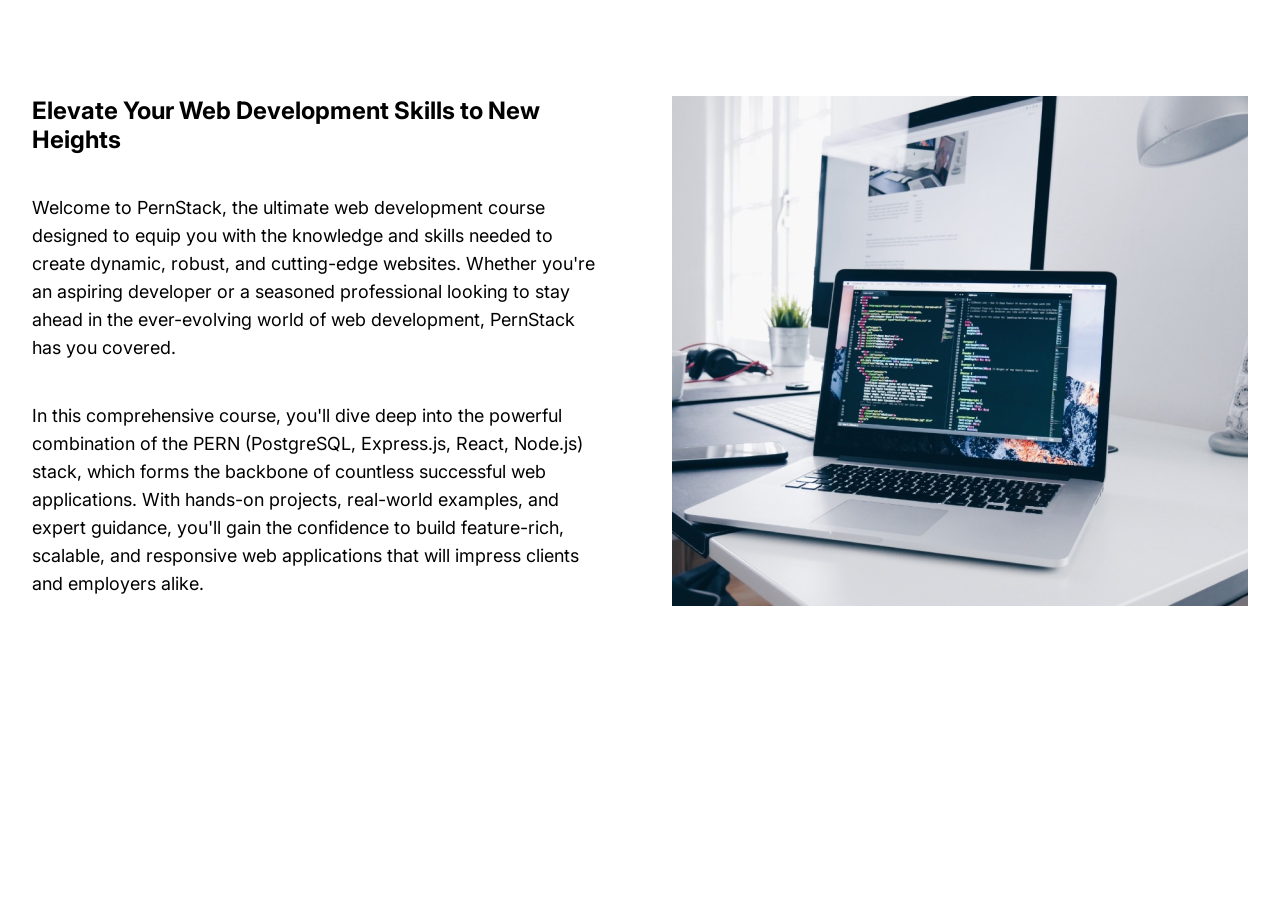
==== index.html @ fe1f826d "practice class 6" ====
<!DOCTYPE html>
<html lang="en">
  <head>
    <link rel="preconnect" href="https://fonts.googleapis.com" />
    <link rel="preconnect" href="https://fonts.gstatic.com" crossorigin />
    <link
      href="https://fonts.googleapis.com/css2?family=Abel&family=Anton&family=Inter&display=swap"
      rel="stylesheet"
    />
    <meta charset="UTF-8" />
    <meta name="viewport" content="width=device-width, initial-scale=1.0" />
    <title>Document</title>
    <link rel="stylesheet" href="style.css" />
  </head>
  <body>
    <div class="about">
      <div class="container">
        <div class="left">
          <h2>Elevate Your Web Development Skills to New Heights</h2>
          <p>
            Welcome to PernStack, the ultimate web development course designed
            to equip you with the knowledge and skills needed to create dynamic,
            robust, and cutting-edge websites. Whether you're an aspiring
            developer or a seasoned professional looking to stay ahead in the
            ever-evolving world of web development, PernStack has you covered.
          </p>
          <p>
            In this comprehensive course, you'll dive deep into the powerful
            combination of the PERN (PostgreSQL, Express.js, React, Node.js)
            stack, which forms the backbone of countless successful web
            applications. With hands-on projects, real-world examples, and
            expert guidance, you'll gain the confidence to build feature-rich,
            scalable, and responsive web applications that will impress clients
            and employers alike.
          </p>
        </div>
        <div class="right">
          <img src="pc.png" alt="" />
        </div>
      </div>
    </div>
  </body>
</html>
---- style.css ----
*{
    box-sizing: border-box;
    margin: 0;
    padding: 0;
    font-family: inter;
}
.about{
    padding: 96px 0px;
}
.container{
    display: flex;
    padding: 0px 32px;
    gap: 64px;
    margin: 0 auto;
    width: 1280px;
}
.left P{
    margin-top: 40px;
    font-size: 18px;
    line-height: 28px;
}
.right{
    width: 100%;
    height: 100%;
    object-fit: cover;
}
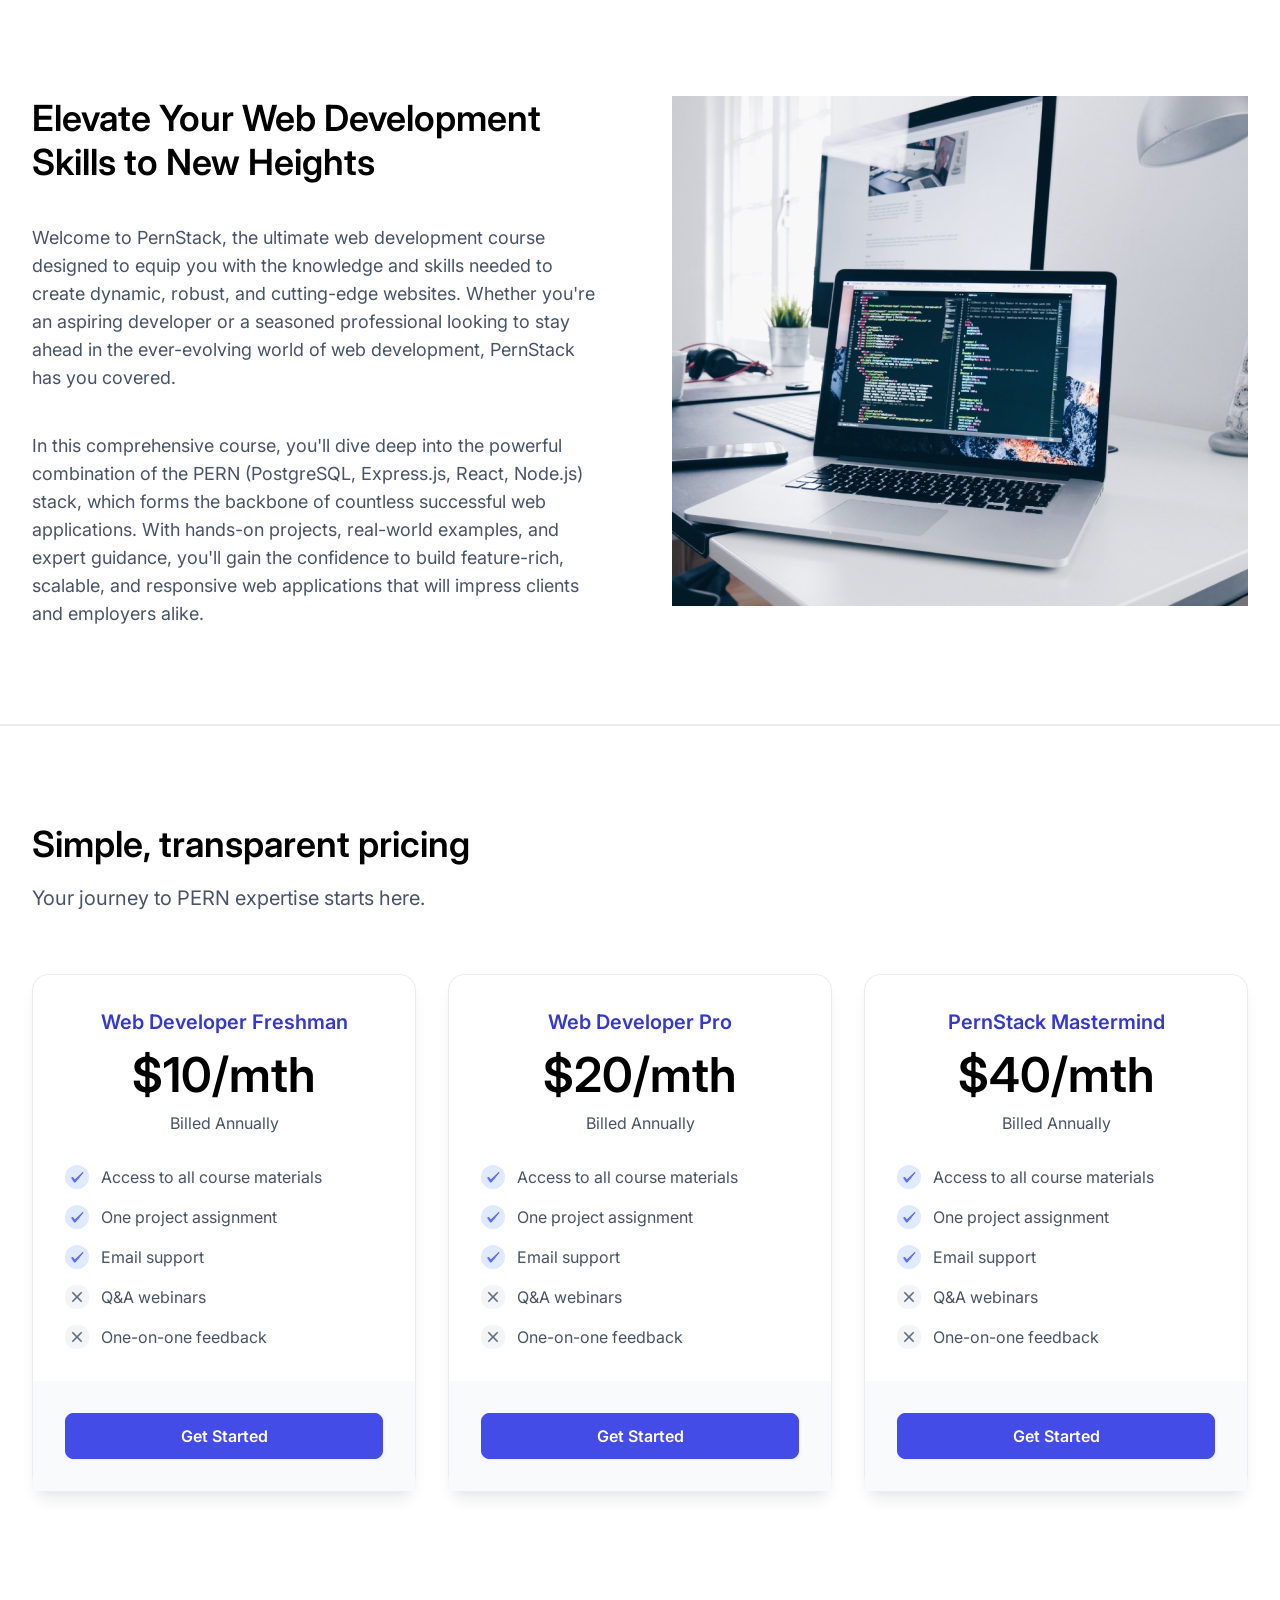
==== commit 2a5c5913: "a pricing section using flex" ====
--- a/index.html
+++ b/index.html
@@ -13,7 +13,7 @@
     <link rel="stylesheet" href="style.css" />
   </head>
   <body>
-    <div class="about">
+    <section class="about">
       <div class="container">
         <div class="left">
           <h2>Elevate Your Web Development Skills to New Heights</h2>
@@ -38,6 +38,120 @@
           <img src="pc.png" alt="" />
         </div>
       </div>
-    </div>
+    </section>
+    <hr />
+    <section class="pricing">
+      <div class="container">
+        <div class="heading">
+          <h1>Simple, transparent pricing</h1>
+          <h6>Your journey to PERN expertise starts here.</h6>
+        </div>
+        <div class="cards">
+          <div class="pricing-card">
+            <div class="top">
+              <h4 class="package-name">Web Developer Freshman</h4>
+              <strong class="price">$10/mth</strong>
+              <span>Billed Annually</span>
+            </div>
+            <div class="bottom">
+              <ul>
+                <li>
+                  <img src="Check icon.svg" alt="check-mark">
+                  <span>Access to all course materials</span>
+                </li>
+                <li>
+                  <img src="Check icon.svg" alt="check-mark">
+                  <span>One project assignment</span>
+                </li>
+                <li>
+                  <img src="Check icon.svg" alt="check-mark">
+                  <span>Email support</span>
+                </li>
+                <li>
+                  <img src="Cross icon.svg" alt="check-mark">
+                  <span>Q&A webinars</span>
+                </li>
+                <li>
+                  <img src="Cross icon.svg" alt="check-mark">
+                  <span>One-on-one feedback</span>
+                </li>
+              </ul>
+            </div>
+            <div class="get">
+              <button>Get Started</button>
+            </div>
+          </div>
+          <div class="pricing-card">
+            <div class="top">
+              <h4 class="package-name">Web Developer Pro</h4>
+              <strong class="price">$20/mth</strong>
+              <span>Billed Annually</span>
+            </div>
+            <div class="bottom">
+              <ul>
+                <li>
+                  <img src="Check icon.svg" alt="check-mark">
+                  <span>Access to all course materials</span>
+                </li>
+                <li>
+                  <img src="Check icon.svg" alt="check-mark">
+                  <span>One project assignment</span>
+                </li>
+                <li>
+                  <img src="Check icon.svg" alt="check-mark">
+                  <span>Email support</span>
+                </li>
+                <li>
+                  <img src="Cross icon.svg" alt="check-mark">
+                  <span>Q&A webinars</span>
+                </li>
+                <li>
+                  <img src="Cross icon.svg" alt="check-mark">
+                  <span>One-on-one feedback</span>
+                </li>
+              </ul>
+            </div>
+            <div class="get">
+              <button>Get Started</button>
+            </div>
+          </div>
+          <div class="pricing-card">
+            <div class="top">
+              <h4 class="package-name">PernStack Mastermind</h4>
+              <strong class="price">$40/mth</strong>
+              <span>Billed Annually</span>
+            </div>
+            <div class="bottom">
+              <ul>
+                <li>
+                  <img src="Check icon.svg" alt="check-mark">
+                  <span>Access to all course materials</span>
+                </li>
+                <li>
+                  <img src="Check icon.svg" alt="check-mark">
+                  <span>One project assignment</span>
+                </li>
+                <li>
+                  <img src="Check icon.svg" alt="check-mark">
+                  <span>Email support</span>
+                </li>
+                <li>
+                  <img src="Cross icon.svg" alt="check-mark">
+                  <span>Q&A webinars</span>
+                </li>
+                <li>
+                  <img src="Cross icon.svg" alt="check-mark">
+                  <span>One-on-one feedback</span>
+                </li>
+              </ul>
+            </div>
+            <div class="get">
+              <button>Get Started</button>
+            </div>
+          </div>
+        </div>
+      </div>
+    </section>
+    <div style="height: 500px;"></div>
   </body>
 </html>
--- a/style.css
+++ b/style.css
@@ -1,26 +1,160 @@
-*{
+* {
     box-sizing: border-box;
     margin: 0;
     padding: 0;
     font-family: inter;
 }
-.about{
+
+.about {
     padding: 96px 0px;
 }
-.container{
+
+.about .container {
     display: flex;
     padding: 0px 32px;
     gap: 64px;
     margin: 0 auto;
     width: 1280px;
 }
-.left P{
+
+.left h2 {
+    font-size: 36px;
+    font-weight: 600;
+}
+
+.left P {
     margin-top: 40px;
     font-size: 18px;
+    font-weight: 400;
     line-height: 28px;
+    color: #475467;
 }
-.right{
+
+.right {
     width: 100%;
     height: 100%;
     object-fit: cover;
+}
+
+hr {
+    border: 1px solid #EAECF0;
+    width: 1280px;
+    margin: 0 auto;
+}
+
+.pricing {
+    padding: 96px 0px;
+}
+
+.pricing .container {
+    width: 1280px;
+    margin: 0 auto;
+    padding: 0 32px;
+}
+
+.heading {
+    display: flex;
+    flex-direction: column;
+    gap: 20px;
+}
+
+.heading h1 {
+    font-size: 36px;
+    font-weight: 600;
+}
+
+.heading h6 {
+    color: var(--gray-600, #475467);
+    font-size: 20px;
+    font-weight: 400;
+}
+
+.cards {
+    display: flex;
+    margin-top: 64px;
+    gap: 32px;
+
+}
+
+.pricing-card {
+    flex: 1;
+    border-radius: 16px;
+    border: 1px solid var(--gray-200, #EAECF0);
+    background: var(--base-white, #FFF);
+    box-shadow: 0px 4px 6px -2px rgba(16, 24, 40, 0.03), 0px 12px 16px -4px rgba(16, 24, 40, 0.08);
+
+}
+
+.top {
+    text-align: center;
+    display: flex;
+    flex-direction: column;
+    gap: 8px;
+    padding: 32px 32px 0px 32px;
+}
+
+.package-name {
+    color: var(--primary-700, #3538CD);
+    font-size: 20px;
+    font-weight: 600;
+    line-height: 30px;
+}
+
+.price {
+    font-size: 48px;
+    font-weight: 600;
+    line-height: 60px;
+}
+
+.pricing-card .top span {
+    color: var(--gray-600, #475467);
+    font-family: Inter;
+    font-size: 16px;
+    font-weight: 400;
+}
+
+.bottom {
+    padding: 32px;
+    display: flex;
+    gap: 16px;
+    flex-direction: column;
+}
+
+.bottom ul {
+    display: flex;
+    gap: 16px;
+    flex-direction: column;
+}
+
+.bottom li {
+    list-style: none;
+    color: var(--gray-600, #475467);
+    font-size: 16px;
+    font-weight: 400;
+    line-height: 24px;
+    display: flex;
+    align-items: center;
+    gap: 12px;
+}
+
+.pricing-card .get {
+    padding: 32px;
+    background-color: #F9FAFB;
+}
+
+.pricing-card .get button {
+    padding: 12px 20px;
+    border-radius: 8px;
+    width: 100%;
+    border: 1px solid var(--primary-600, #444CE7);
+    background: var(--primary-600, #444CE7);
+    color: var(--base-white, #FFF);
+    font-size: 16px;
+    font-weight: 600;
+    font-style: normal;
+    cursor: pointer;
+    box-shadow: 0px 1px 2px 0px rgba(16, 24, 40, 0.05);
+}
+.pricing-card .get button:hover{
+    color: pink;
 }
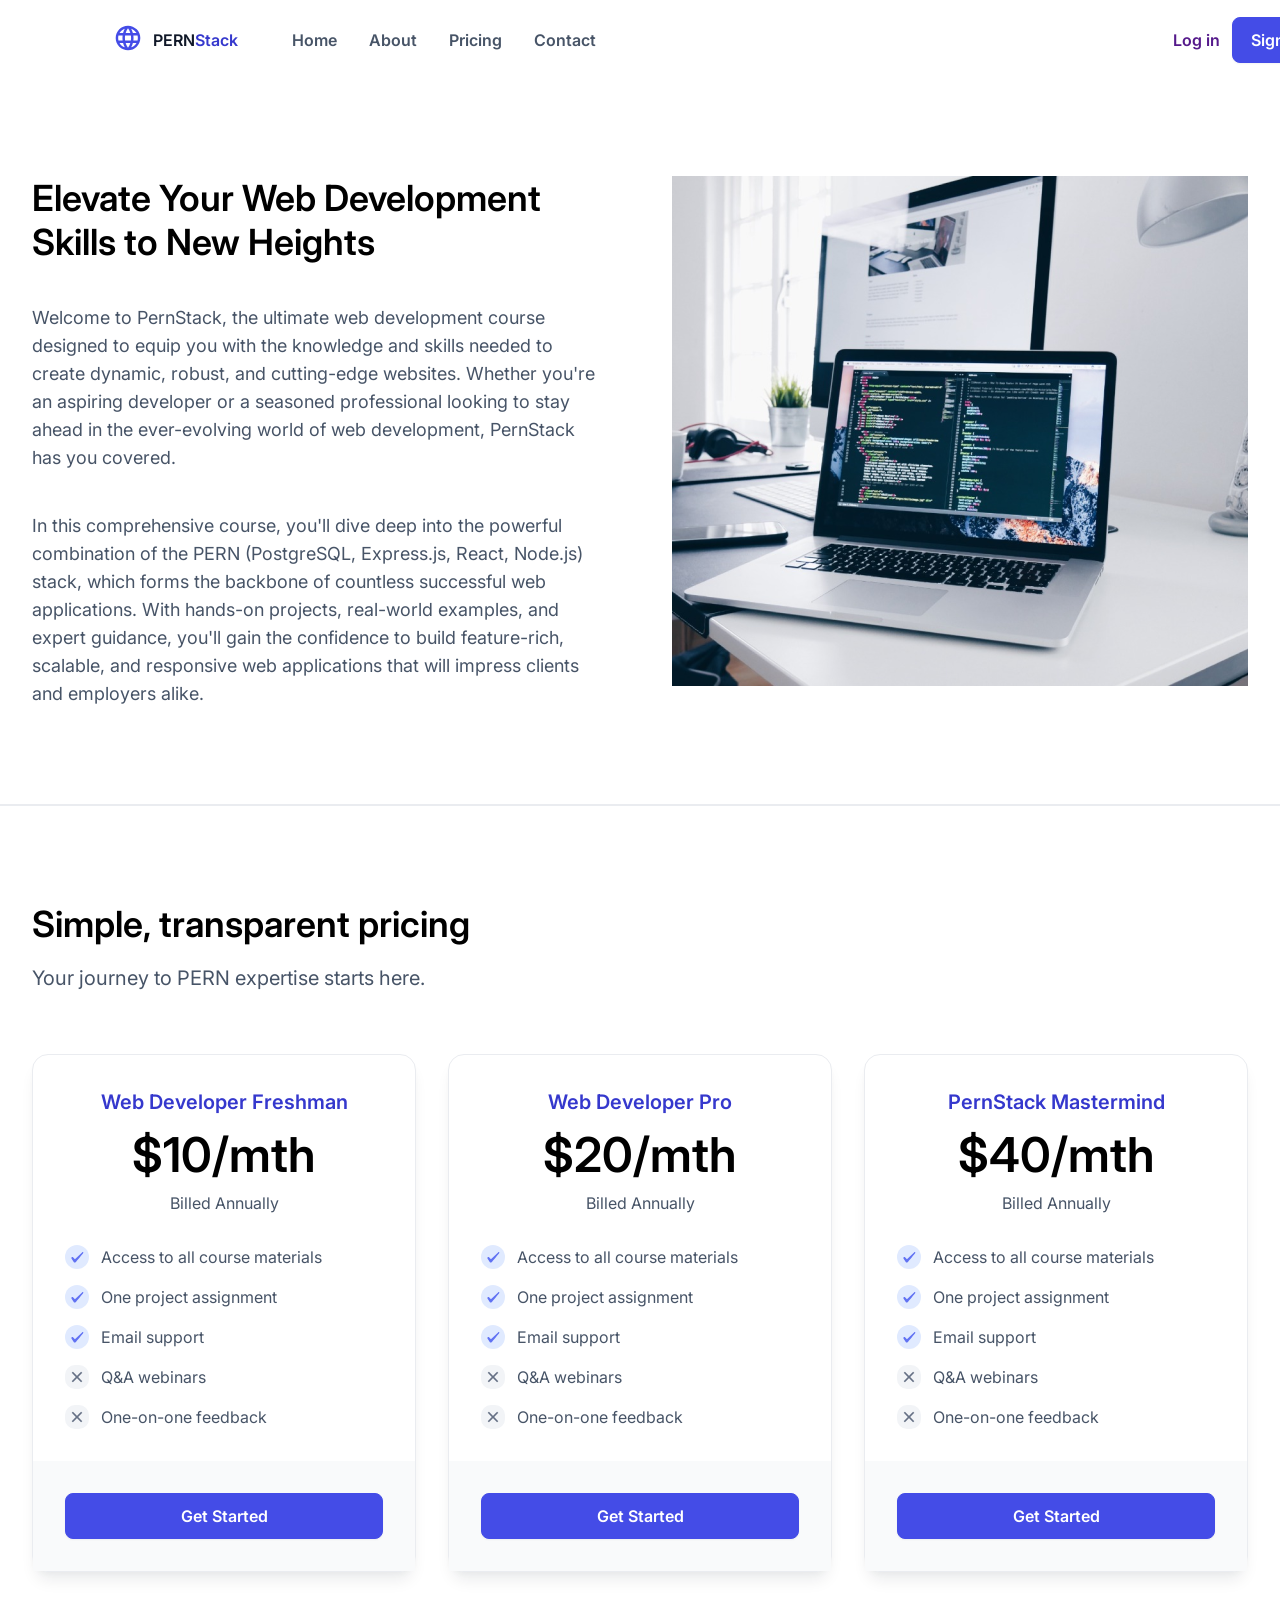
==== commit d4a2e9a3: "assignment - 6 half" ====
--- a/index.html
+++ b/index.html
@@ -13,6 +13,37 @@
     <link rel="stylesheet" href="style.css" />
   </head>
   <body>
+    <div class="up"></div>
+    <div class="box">
+      <div class="navigator">
+        <div class="item-1">
+          <div class="items">
+            <div class="logo">
+              <img src="Pern Logo.svg" alt="logo" />
+            </div>
+            <span class="span-1">PERN</span>
+            <span class="span-2">Stack</span>
+            <div class="navbar">
+              <a href="">Home</a>
+              <a href="">About</a>
+              <a href="">Pricing</a>
+              <a href="">Contact</a>
+            </div>
+          </div>
+        </div>
+        <div class="item-2">
+          <!-- <button>Log in</button> -->
+          <span><a href="">Log in</a></span>
+          <button>Sign up</button>
+        </div>
+      </div>
+    </div>
+    <!-- ---------------------------- -->
+    <section class="poster">
+
+    </section>
+    <!-- ---------------------------- -->
+
     <section class="about">
       <div class="container">
         <div class="left">
@@ -56,23 +87,23 @@
             <div class="bottom">
               <ul>
                 <li>
-                  <img src="Check icon.svg" alt="check-mark">
+                  <img src="Check icon.svg" alt="check-mark" />
                   <span>Access to all course materials</span>
                 </li>
                 <li>
-                  <img src="Check icon.svg" alt="check-mark">
+                  <img src="Check icon.svg" alt="check-mark" />
                   <span>One project assignment</span>
                 </li>
                 <li>
-                  <img src="Check icon.svg" alt="check-mark">
+                  <img src="Check icon.svg" alt="check-mark" />
                   <span>Email support</span>
                 </li>
                 <li>
-                  <img src="Cross icon.svg" alt="check-mark">
+                  <img src="Cross icon.svg" alt="check-mark" />
                   <span>Q&A webinars</span>
                 </li>
                 <li>
-                  <img src="Cross icon.svg" alt="check-mark">
+                  <img src="Cross icon.svg" alt="check-mark" />
                   <span>One-on-one feedback</span>
                 </li>
               </ul>
@@ -90,23 +121,23 @@
             <div class="bottom">
               <ul>
                 <li>
-                  <img src="Check icon.svg" alt="check-mark">
+                  <img src="Check icon.svg" alt="check-mark" />
                   <span>Access to all course materials</span>
                 </li>
                 <li>
-                  <img src="Check icon.svg" alt="check-mark">
+                  <img src="Check icon.svg" alt="check-mark" />
                   <span>One project assignment</span>
                 </li>
                 <li>
-                  <img src="Check icon.svg" alt="check-mark">
+                  <img src="Check icon.svg" alt="check-mark" />
                   <span>Email support</span>
                 </li>
                 <li>
-                  <img src="Cross icon.svg" alt="check-mark">
+                  <img src="Cross icon.svg" alt="check-mark" />
                   <span>Q&A webinars</span>
                 </li>
                 <li>
-                  <img src="Cross icon.svg" alt="check-mark">
+                  <img src="Cross icon.svg" alt="check-mark" />
                   <span>One-on-one feedback</span>
                 </li>
               </ul>
@@ -124,23 +155,23 @@
             <div class="bottom">
               <ul>
                 <li>
-                  <img src="Check icon.svg" alt="check-mark">
+                  <img src="Check icon.svg" alt="check-mark" />
                   <span>Access to all course materials</span>
                 </li>
                 <li>
-                  <img src="Check icon.svg" alt="check-mark">
+                  <img src="Check icon.svg" alt="check-mark" />
                   <span>One project assignment</span>
                 </li>
                 <li>
-                  <img src="Check icon.svg" alt="check-mark">
+                  <img src="Check icon.svg" alt="check-mark" />
                   <span>Email support</span>
                 </li>
                 <li>
-                  <img src="Cross icon.svg" alt="check-mark">
+                  <img src="Cross icon.svg" alt="check-mark" />
                   <span>Q&A webinars</span>
                 </li>
                 <li>
-                  <img src="Cross icon.svg" alt="check-mark">
+                  <img src="Cross icon.svg" alt="check-mark" />
                   <span>One-on-one feedback</span>
                 </li>
               </ul>
@@ -152,6 +183,6 @@
         </div>
       </div>
     </section>
-    <div style="height: 500px;"></div>
+    <div style="height: 500px"></div>
   </body>
 </html>
--- a/style.css
+++ b/style.css
@@ -3,6 +3,109 @@
     margin: 0;
     padding: 0;
     font-family: inter;
+}
+
+/* .up {
+    height: 200px;
+} */
+
+.box {
+    width: 1440px;
+    margin: 0 auto;
+    display: flex;
+    padding: 18px 0px;
+}
+
+.navigator {
+    padding: 0px 32px;
+    width: 1280px;
+    height: 44px;
+    background-color: #FFFFFF;
+    margin: 0 auto;
+    display: flex;
+    align-items: center;
+    justify-content: space-between;
+}
+
+.span-1 {
+    color: var(--gray-900, #101828);
+    font-size: 16px;
+    font-style: normal;
+    font-weight: 600;
+    line-height: 24px;
+    margin: 0px;
+}
+
+.box .navigator .item-1 {
+    display: flex;
+    gap: 0px;
+
+}
+
+.box .navigator .item-2 {
+    gap: 12px;
+    display: flex;
+    align-items: center;
+}
+.box .navigator .item-2 a{
+    text-decoration: none;
+}
+
+.box .navigator .item-2 span {
+    color: var(--gray-600, #475467);
+    font-size: 16px;
+    font-style: normal;
+    font-weight: 600;
+    line-height: 24px;
+}
+
+.box .navigator .item-2 button {
+    color: var(--base-white, #FFF);
+    font-size: 16px;
+    font-weight: 600;
+    line-height: 24px;
+    padding: 10px 18px;
+    border-radius: 8px;
+    border: 1px solid var(--primary-600, #444CE7);
+    background: var(--primary-600, #444CE7);
+    box-shadow: 0px 1px 2px 0px rgba(16, 24, 40, 0.05);
+}
+.box .navigator .item-2 button:hover{
+    cursor: pointer;
+}
+
+.box .navigator .item-1 .logo {
+    margin-right: 9px;
+    /* gap: 40px; */
+}
+
+.box .navigator .item-1 .span-2 {
+    color: var(--primary-700, #3538CD);
+    font-size: 16px;
+    font-style: normal;
+    font-weight: 600;
+    line-height: 24px;
+    margin-right: 14px;
+}
+
+.box .navigator .item-1 .items {
+    display: flex;
+    align-items: center;
+    justify-content: flex-start;
+}
+
+.box .navigator .item-1 .items .navbar {
+    gap: 32px;
+    display: flex;
+    margin-left: 40px;
+}
+
+.box .navigator .item-1 .items .navbar a {
+    color: var(--gray-600, #475467);
+    font-size: 16px;
+    font-weight: 600;
+    line-height: 24px;
+    text-decoration: none;
 }
 
 .about {
@@ -155,6 +258,7 @@
     cursor: pointer;
     box-shadow: 0px 1px 2px 0px rgba(16, 24, 40, 0.05);
 }
-.pricing-card .get button:hover{
+
+.pricing-card .get button:hover {
     color: pink;
 }
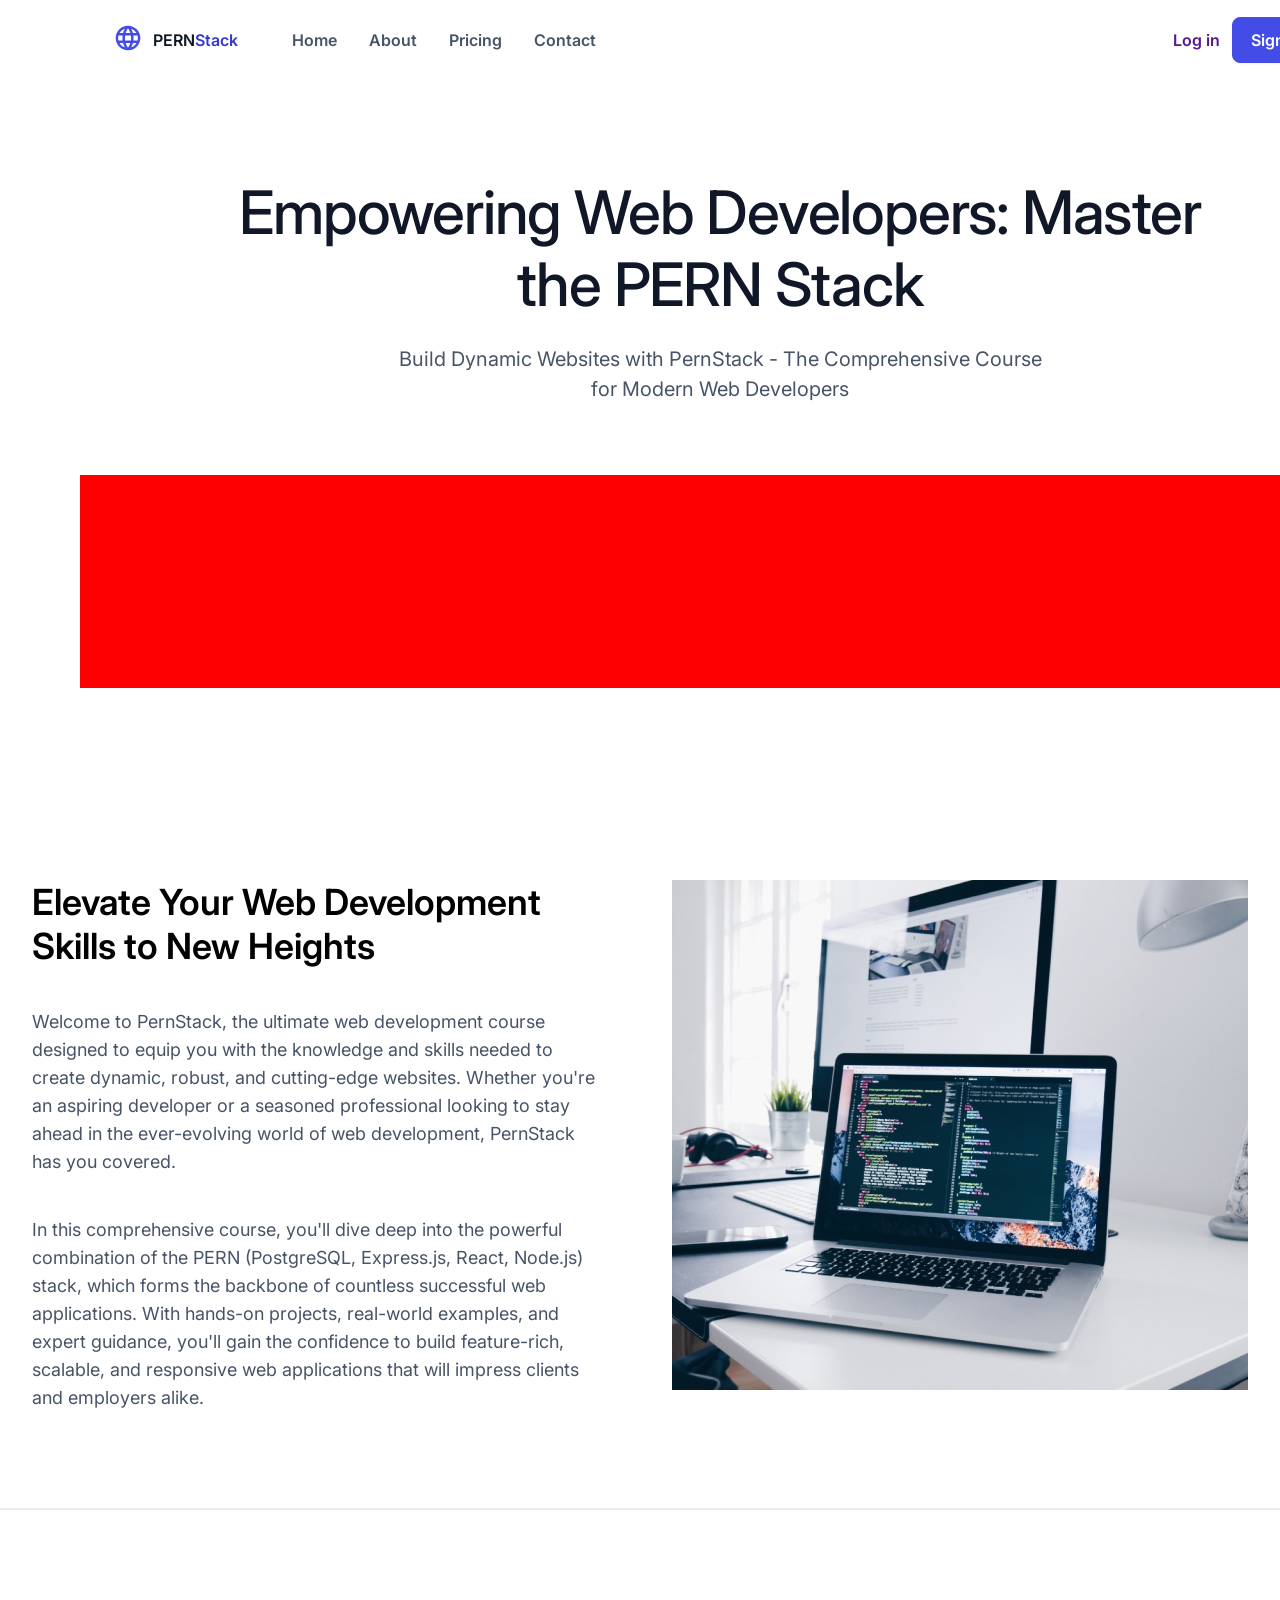
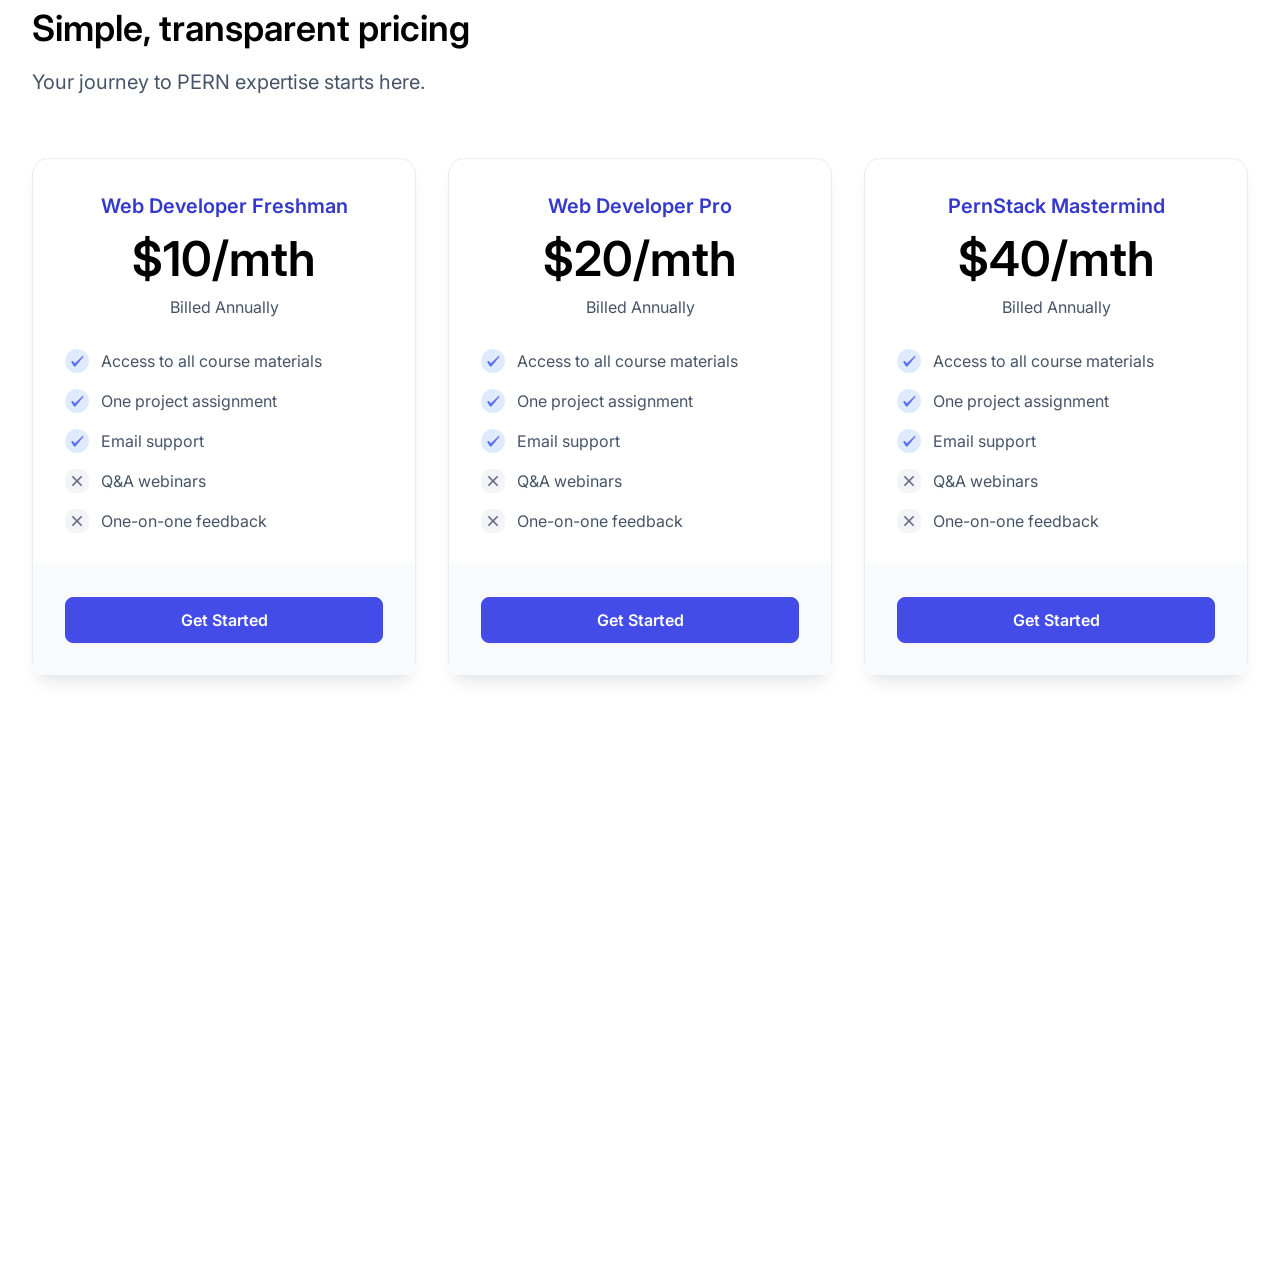
==== commit 3c358a0c: "updated assignment 6" ====
--- a/index.html
+++ b/index.html
@@ -40,7 +40,17 @@
     </div>
     <!-- ---------------------------- -->
     <section class="poster">
-
+      <div class="container-1">
+        <div class="content">
+          <div class="content-1">
+            <strong>Empowering Web Developers: Master the PERN Stack</strong>
+            <p>Build Dynamic Websites with PernStack - The Comprehensive Course</p>
+            <span>for Modern Web Developers</span>
+          </div>
+          <div class="content-2"></div>
+        </div>
+      </div>
+      <div class="container-2"></div>
     </section>
     <!-- ---------------------------- -->
 
--- a/style.css
+++ b/style.css
@@ -47,7 +47,8 @@
     display: flex;
     align-items: center;
 }
-.box .navigator .item-2 a{
+
+.box .navigator .item-2 a {
     text-decoration: none;
 }
 
@@ -70,7 +71,8 @@
     background: var(--primary-600, #444CE7);
     box-shadow: 0px 1px 2px 0px rgba(16, 24, 40, 0.05);
 }
-.box .navigator .item-2 button:hover{
+
+.box .navigator .item-2 button:hover {
     cursor: pointer;
 }
 
@@ -261,4 +263,64 @@
 
 .pricing-card .get button:hover {
     color: pink;
+}
+
+.poster {
+    width: 1440px;
+    display: flex;
+    flex-direction: column;
+    gap: 64px;
+    height: 704px;
+    margin: 0 auto;
+    padding: 96px 0px;
+}
+
+.poster .container-1 {
+    margin: 0 auto;
+    width: 1280px;
+    height: 336px;
+    padding: 0px 32px;
+    background-color: #FFF;
+}
+
+.poster .container-2 {
+    margin: 0 auto;
+    width: 1280px;
+    height: 304px;
+    padding: 0px 32px;
+    background-color: red;
+}
+
+.poster .container-1 .content .content-1 {
+    text-align: center;
+    width: 1024px;
+    margin: 0 auto;
+}
+
+.poster .container-1 .content .content-1 strong {
+    color: var(--gray-900, #101828);
+    font-size: 60px;
+    font-weight: 500;
+    line-height: 72px;
+    letter-spacing: -1.2px;
+}
+
+.poster .container-1 .content .content-1 p {
+    color: var(--gray-600, #475467);
+    text-align: center;
+    font-size: 20px;
+    font-style: normal;
+    font-weight: 400;
+    line-height: 30px;
+    padding-top: 24px;
+}
+
+.poster .container-1 .content .content-1 span {
+    color: var(--gray-600, #475467);
+    text-align: center;
+    font-size: 20px;
+    font-style: normal;
+    font-weight: 400;
+    line-height: 30px;
+    padding-top: 24px;
 }
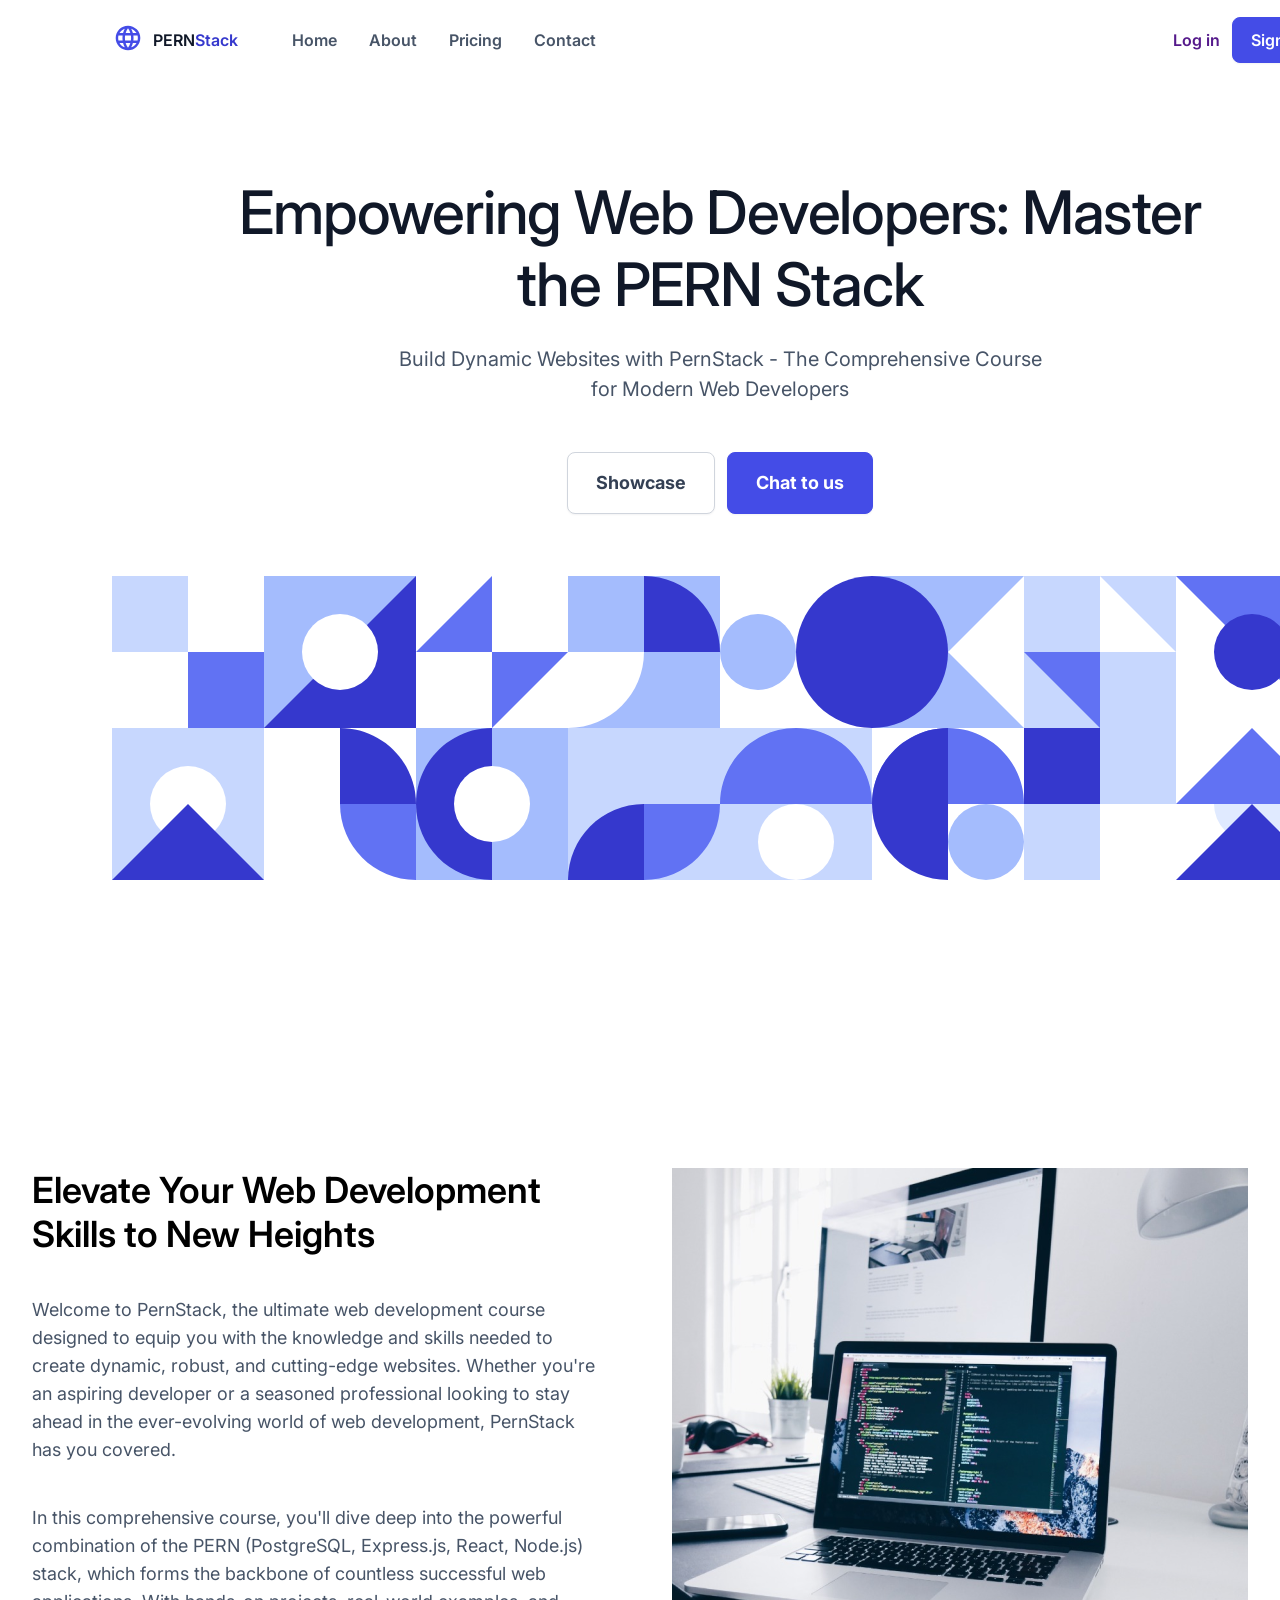
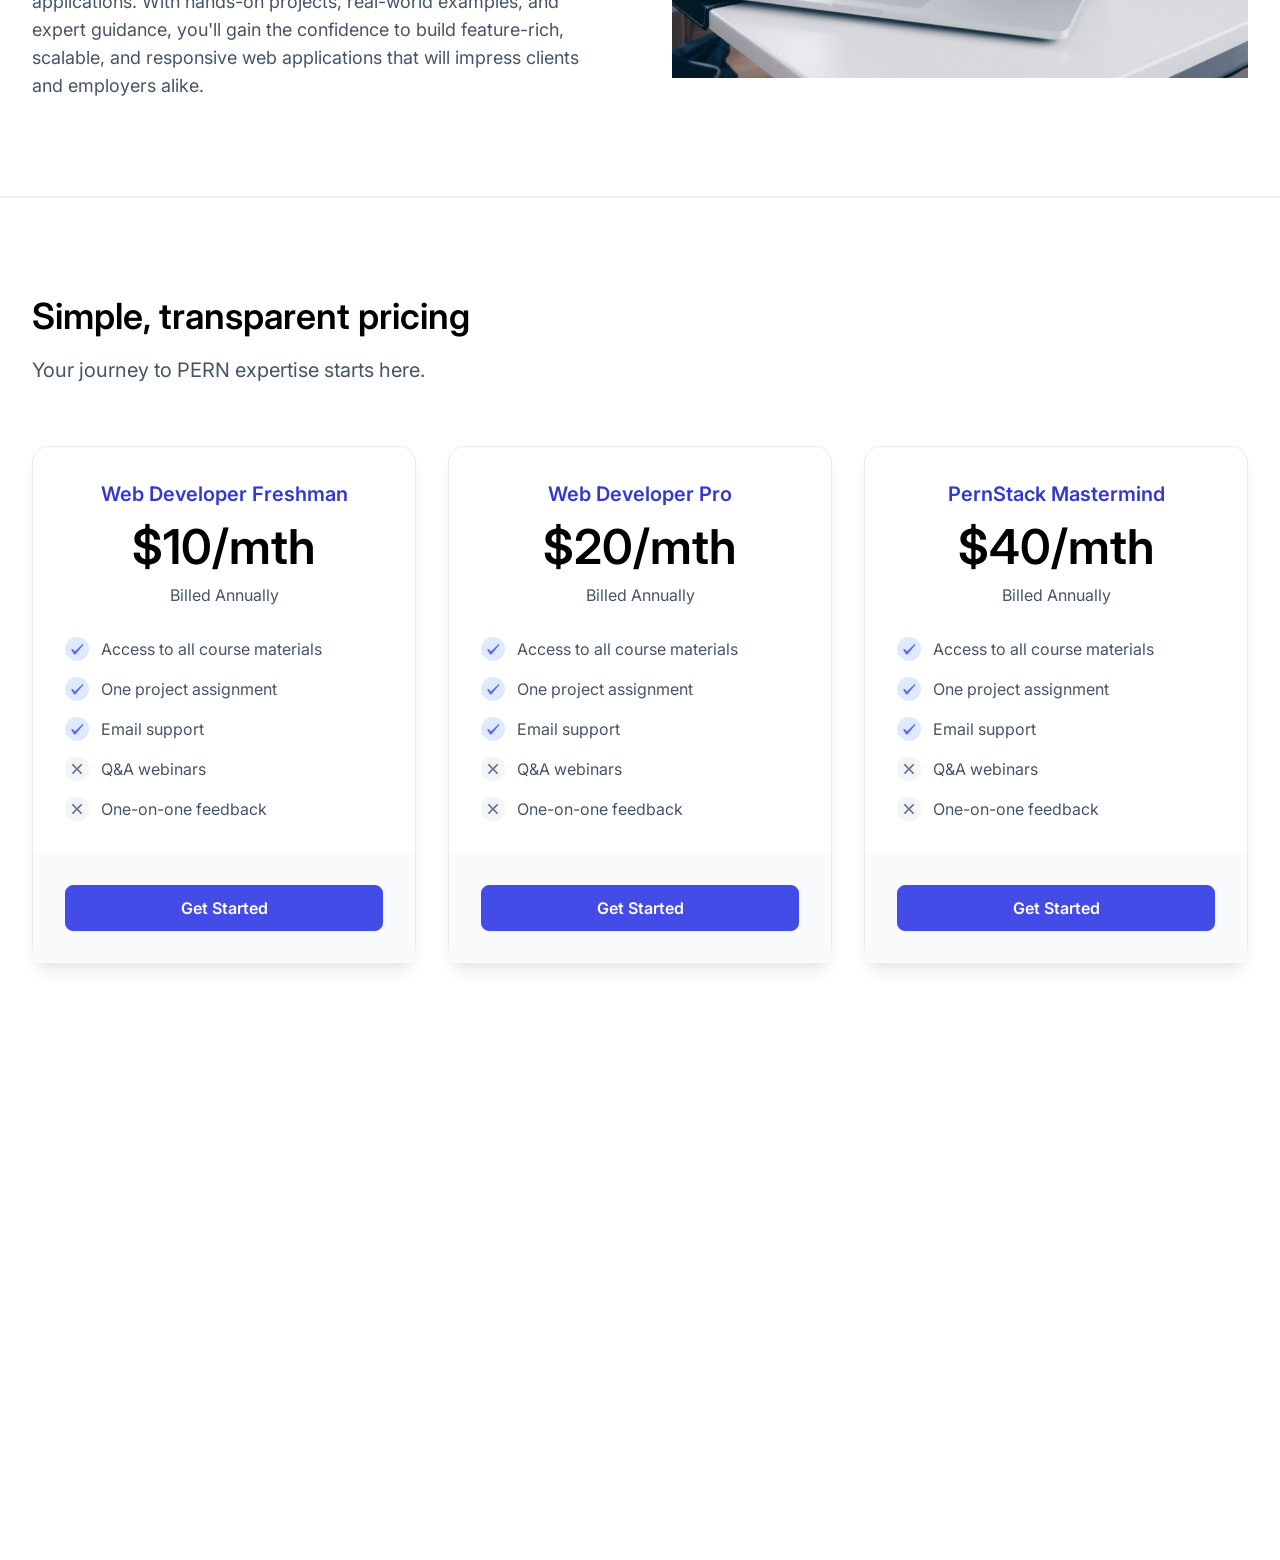
==== commit d26c91f6: "updated" ====
--- a/index.html
+++ b/index.html
@@ -44,16 +44,42 @@
         <div class="content">
           <div class="content-1">
             <strong>Empowering Web Developers: Master the PERN Stack</strong>
-            <p>Build Dynamic Websites with PernStack - The Comprehensive Course</p>
+            <p>
+              Build Dynamic Websites with PernStack - The Comprehensive Course
+            </p>
             <span>for Modern Web Developers</span>
           </div>
-          <div class="content-2"></div>
-        </div>
-      </div>
-      <div class="container-2"></div>
+          <div class="content-2">
+            <button><strong>Showcase</strong></button>
+            <button class="blue-button"><strong>Chat to us</strong></button>
+          </div>
+        </div>
+      </div>
+      <div class="container-2">
+        <div class="layer-1">
+          <img src="Shape.svg" alt="" />
+          <img src="Shape (1).svg" alt="" />
+          <img src="Shape (2).svg" alt="" />
+          <img src="Shape (3).svg" alt="" />
+          <img src="Shape (4).svg" alt="" />
+          <img src="Shape (5).svg" alt="" />
+          <img src="Shape (6).svg" alt="" />
+          <img src="Shape (7).svg" alt="" />
+        </div>
+        <div class="layer-2">
+          <img src="Shape (8).svg" alt="" />
+          <img src="Shape (9).svg" alt="" />
+          <img src="Shape (10).svg" alt="" />
+          <img src="Shape (11).svg" alt="" />
+          <img src="Shape (12).svg" alt="" />
+          <img src="Shape (13).svg" alt="" />
+          <img src="Shape (14).svg" alt="" />
+          <img src="Shape (15).svg" alt="" />
+        </div>
+      </div>
     </section>
     <!-- ---------------------------- -->
-
+    <div style="height: 96px;"></div>
     <section class="about">
       <div class="container">
         <div class="left">
--- a/style.css
+++ b/style.css
@@ -112,6 +112,7 @@
 
 .about {
     padding: 96px 0px;
+    margin-top: 96px;;
 }
 
 .about .container {
@@ -273,6 +274,7 @@
     height: 704px;
     margin: 0 auto;
     padding: 96px 0px;
+    margin-bottom: 96px;
 }
 
 .poster .container-1 {
@@ -284,12 +286,22 @@
 }
 
 .poster .container-2 {
+    display: flex;
+    flex-direction: column;
+    flex-wrap: nowrap;
+    
+    gap:0px;
     margin: 0 auto;
     width: 1280px;
     height: 304px;
     padding: 0px 32px;
-    background-color: red;
-}
+    margin-bottom: 96px;
+}
+
+.poster .container-2  img{
+    float: left;
+}
+
 
 .poster .container-1 .content .content-1 {
     text-align: center;
@@ -323,4 +335,46 @@
     font-weight: 400;
     line-height: 30px;
     padding-top: 24px;
+}
+
+.poster .container-1 .content {
+    flex-direction: column;
+    display: flex;
+    gap: 48px;
+}
+
+.poster .container-1 .content .content-2 {
+    display: flex;
+    justify-content: center;
+    gap: 12px;
+    text-align: center;
+    width: 1024px;
+    margin: 0 auto;
+}
+
+.poster .container-1 .content .content-2 button {
+    color: var(--Gray-700, #344054);
+    font-family: Inter;
+    font-size: 18px;
+    font-style: normal;
+    font-weight: 600;
+    line-height: 28px;
+    padding: 16px 28px;
+    border-radius: 8px;
+    border: 1px solid var(--Gray-300, #D0D5DD);
+    background: var(--Base-White, #FFF);
+    box-shadow: 0px 1px 2px 0px rgba(16, 24, 40, 0.05);
+}
+
+.poster .container-1 .content .content-2 .blue-button {
+    color: var(--Base-White, #FFF);
+    font-family: Inter;
+    font-size: 18px;
+    font-style: normal;
+    font-weight: 600;
+    line-height: 28px;
+    border-radius: 8px;
+    border: 1px solid var(--Primary-600, #444CE7);
+    background: var(--Primary-600, #444CE7);
+    box-shadow: 0px 1px 2px 0px rgba(16, 24, 40, 0.05);
 }
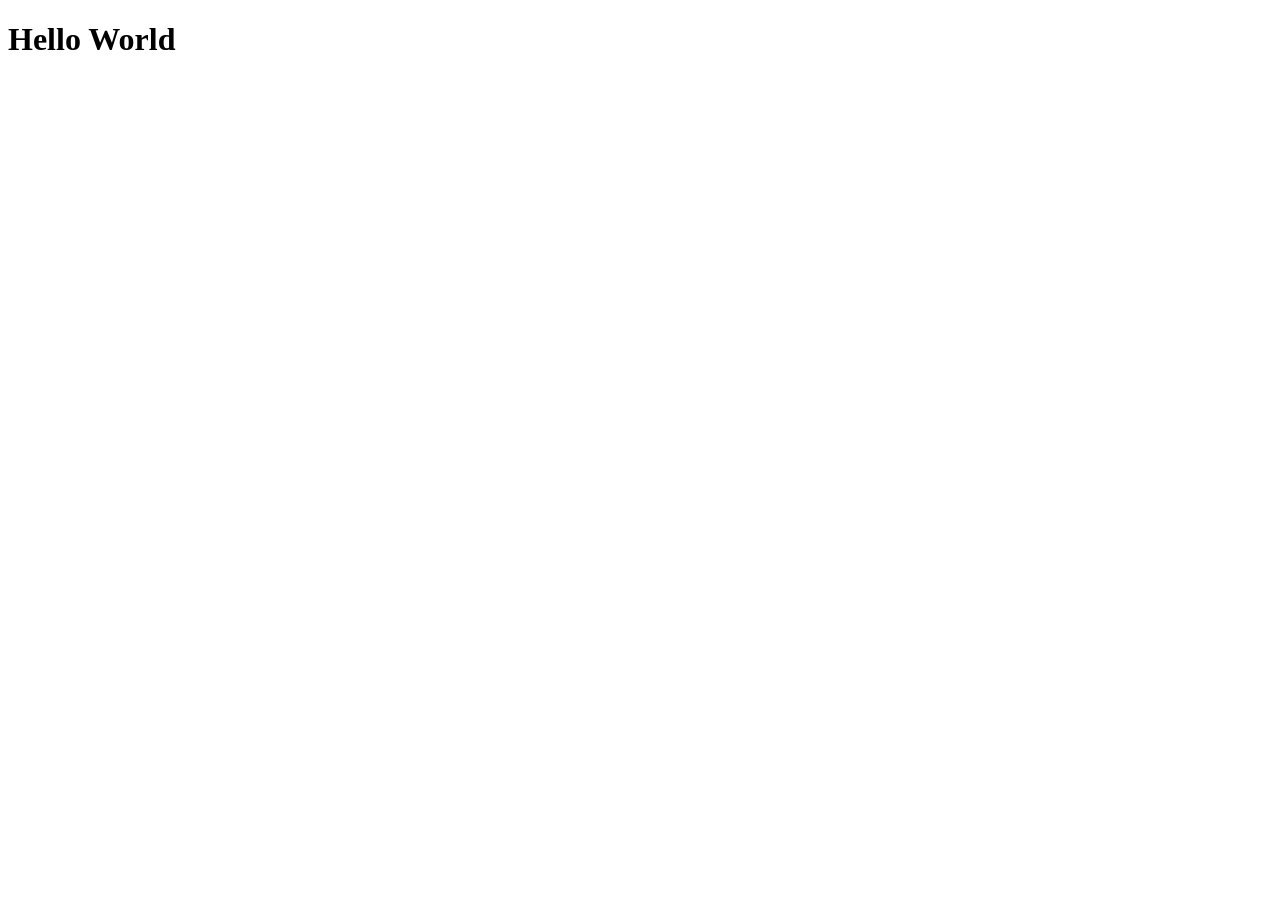
==== commit 644070e6: "commit" ====
--- a/index.html
+++ b/index.html
@@ -1,224 +1,12 @@
 <!DOCTYPE html>
 <html lang="en">
-  <head>
-    <link rel="preconnect" href="https://fonts.googleapis.com" />
-    <link rel="preconnect" href="https://fonts.gstatic.com" crossorigin />
-    <link
-      href="https://fonts.googleapis.com/css2?family=Abel&family=Anton&family=Inter&display=swap"
-      rel="stylesheet"
-    />
-    <meta charset="UTF-8" />
-    <meta name="viewport" content="width=device-width, initial-scale=1.0" />
+<head>
+    <meta charset="UTF-8">
+    <meta name="viewport" content="width=device-width, initial-scale=1.0">
     <title>Document</title>
-    <link rel="stylesheet" href="style.css" />
-  </head>
-  <body>
-    <div class="up"></div>
-    <div class="box">
-      <div class="navigator">
-        <div class="item-1">
-          <div class="items">
-            <div class="logo">
-              <img src="Pern Logo.svg" alt="logo" />
-            </div>
-            <span class="span-1">PERN</span>
-            <span class="span-2">Stack</span>
-            <div class="navbar">
-              <a href="">Home</a>
-              <a href="">About</a>
-              <a href="">Pricing</a>
-              <a href="">Contact</a>
-            </div>
-          </div>
-        </div>
-        <div class="item-2">
-          <!-- <button>Log in</button> -->
-          <span><a href="">Log in</a></span>
-          <button>Sign up</button>
-        </div>
-      </div>
-    </div>
-    <!-- ---------------------------- -->
-    <section class="poster">
-      <div class="container-1">
-        <div class="content">
-          <div class="content-1">
-            <strong>Empowering Web Developers: Master the PERN Stack</strong>
-            <p>
-              Build Dynamic Websites with PernStack - The Comprehensive Course
-            </p>
-            <span>for Modern Web Developers</span>
-          </div>
-          <div class="content-2">
-            <button><strong>Showcase</strong></button>
-            <button class="blue-button"><strong>Chat to us</strong></button>
-          </div>
-        </div>
-      </div>
-      <div class="container-2">
-        <div class="layer-1">
-          <img src="Shape.svg" alt="" />
-          <img src="Shape (1).svg" alt="" />
-          <img src="Shape (2).svg" alt="" />
-          <img src="Shape (3).svg" alt="" />
-          <img src="Shape (4).svg" alt="" />
-          <img src="Shape (5).svg" alt="" />
-          <img src="Shape (6).svg" alt="" />
-          <img src="Shape (7).svg" alt="" />
-        </div>
-        <div class="layer-2">
-          <img src="Shape (8).svg" alt="" />
-          <img src="Shape (9).svg" alt="" />
-          <img src="Shape (10).svg" alt="" />
-          <img src="Shape (11).svg" alt="" />
-          <img src="Shape (12).svg" alt="" />
-          <img src="Shape (13).svg" alt="" />
-          <img src="Shape (14).svg" alt="" />
-          <img src="Shape (15).svg" alt="" />
-        </div>
-      </div>
-    </section>
-    <!-- ---------------------------- -->
-    <div style="height: 96px;"></div>
-    <section class="about">
-      <div class="container">
-        <div class="left">
-          <h2>Elevate Your Web Development Skills to New Heights</h2>
-          <p>
-            Welcome to PernStack, the ultimate web development course designed
-            to equip you with the knowledge and skills needed to create dynamic,
-            robust, and cutting-edge websites. Whether you're an aspiring
-            developer or a seasoned professional looking to stay ahead in the
-            ever-evolving world of web development, PernStack has you covered.
-          </p>
-          <p>
-            In this comprehensive course, you'll dive deep into the powerful
-            combination of the PERN (PostgreSQL, Express.js, React, Node.js)
-            stack, which forms the backbone of countless successful web
-            applications. With hands-on projects, real-world examples, and
-            expert guidance, you'll gain the confidence to build feature-rich,
-            scalable, and responsive web applications that will impress clients
-            and employers alike.
-          </p>
-        </div>
-        <div class="right">
-          <img src="pc.png" alt="" />
-        </div>
-      </div>
-    </section>
-    <hr />
-    <section class="pricing">
-      <div class="container">
-        <div class="heading">
-          <h1>Simple, transparent pricing</h1>
-          <h6>Your journey to PERN expertise starts here.</h6>
-        </div>
-        <div class="cards">
-          <div class="pricing-card">
-            <div class="top">
-              <h4 class="package-name">Web Developer Freshman</h4>
-              <strong class="price">$10/mth</strong>
-              <span>Billed Annually</span>
-            </div>
-            <div class="bottom">
-              <ul>
-                <li>
-                  <img src="Check icon.svg" alt="check-mark" />
-                  <span>Access to all course materials</span>
-                </li>
-                <li>
-                  <img src="Check icon.svg" alt="check-mark" />
-                  <span>One project assignment</span>
-                </li>
-                <li>
-                  <img src="Check icon.svg" alt="check-mark" />
-                  <span>Email support</span>
-                </li>
-                <li>
-                  <img src="Cross icon.svg" alt="check-mark" />
-                  <span>Q&A webinars</span>
-                </li>
-                <li>
-                  <img src="Cross icon.svg" alt="check-mark" />
-                  <span>One-on-one feedback</span>
-                </li>
-              </ul>
-            </div>
-            <div class="get">
-              <button>Get Started</button>
-            </div>
-          </div>
-          <div class="pricing-card">
-            <div class="top">
-              <h4 class="package-name">Web Developer Pro</h4>
-              <strong class="price">$20/mth</strong>
-              <span>Billed Annually</span>
-            </div>
-            <div class="bottom">
-              <ul>
-                <li>
-                  <img src="Check icon.svg" alt="check-mark" />
-                  <span>Access to all course materials</span>
-                </li>
-                <li>
-                  <img src="Check icon.svg" alt="check-mark" />
-                  <span>One project assignment</span>
-                </li>
-                <li>
-                  <img src="Check icon.svg" alt="check-mark" />
-                  <span>Email support</span>
-                </li>
-                <li>
-                  <img src="Cross icon.svg" alt="check-mark" />
-                  <span>Q&A webinars</span>
-                </li>
-                <li>
-                  <img src="Cross icon.svg" alt="check-mark" />
-                  <span>One-on-one feedback</span>
-                </li>
-              </ul>
-            </div>
-            <div class="get">
-              <button>Get Started</button>
-            </div>
-          </div>
-          <div class="pricing-card">
-            <div class="top">
-              <h4 class="package-name">PernStack Mastermind</h4>
-              <strong class="price">$40/mth</strong>
-              <span>Billed Annually</span>
-            </div>
-            <div class="bottom">
-              <ul>
-                <li>
-                  <img src="Check icon.svg" alt="check-mark" />
-                  <span>Access to all course materials</span>
-                </li>
-                <li>
-                  <img src="Check icon.svg" alt="check-mark" />
-                  <span>One project assignment</span>
-                </li>
-                <li>
-                  <img src="Check icon.svg" alt="check-mark" />
-                  <span>Email support</span>
-                </li>
-                <li>
-                  <img src="Cross icon.svg" alt="check-mark" />
-                  <span>Q&A webinars</span>
-                </li>
-                <li>
-                  <img src="Cross icon.svg" alt="check-mark" />
-                  <span>One-on-one feedback</span>
-                </li>
-              </ul>
-            </div>
-            <div class="get">
-              <button>Get Started</button>
-            </div>
-          </div>
-        </div>
-      </div>
-    </section>
-    <div style="height: 500px"></div>
-  </body>
-</html>
+    <link rel="stylesheet" href="style.css">
+</head>
+<body>
+    <h1>Hello World</h1>
+</body>
+</html>
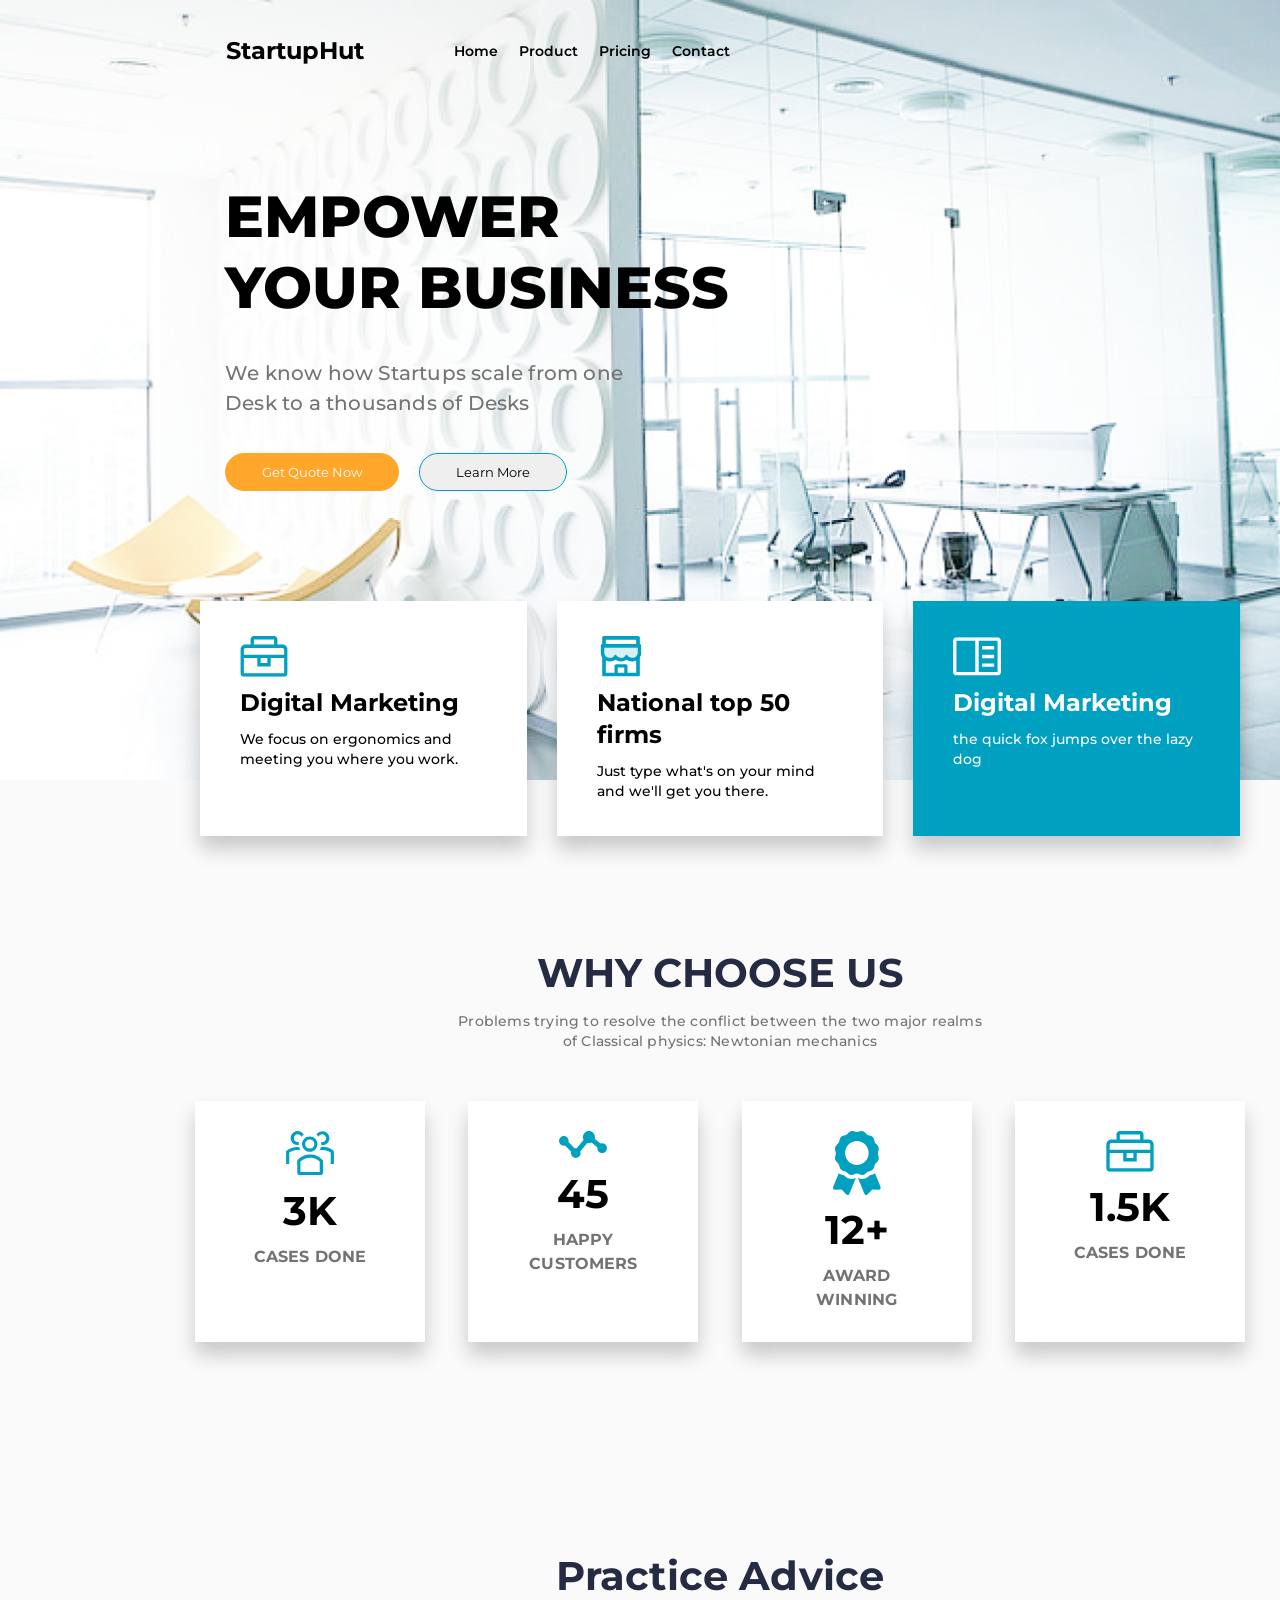
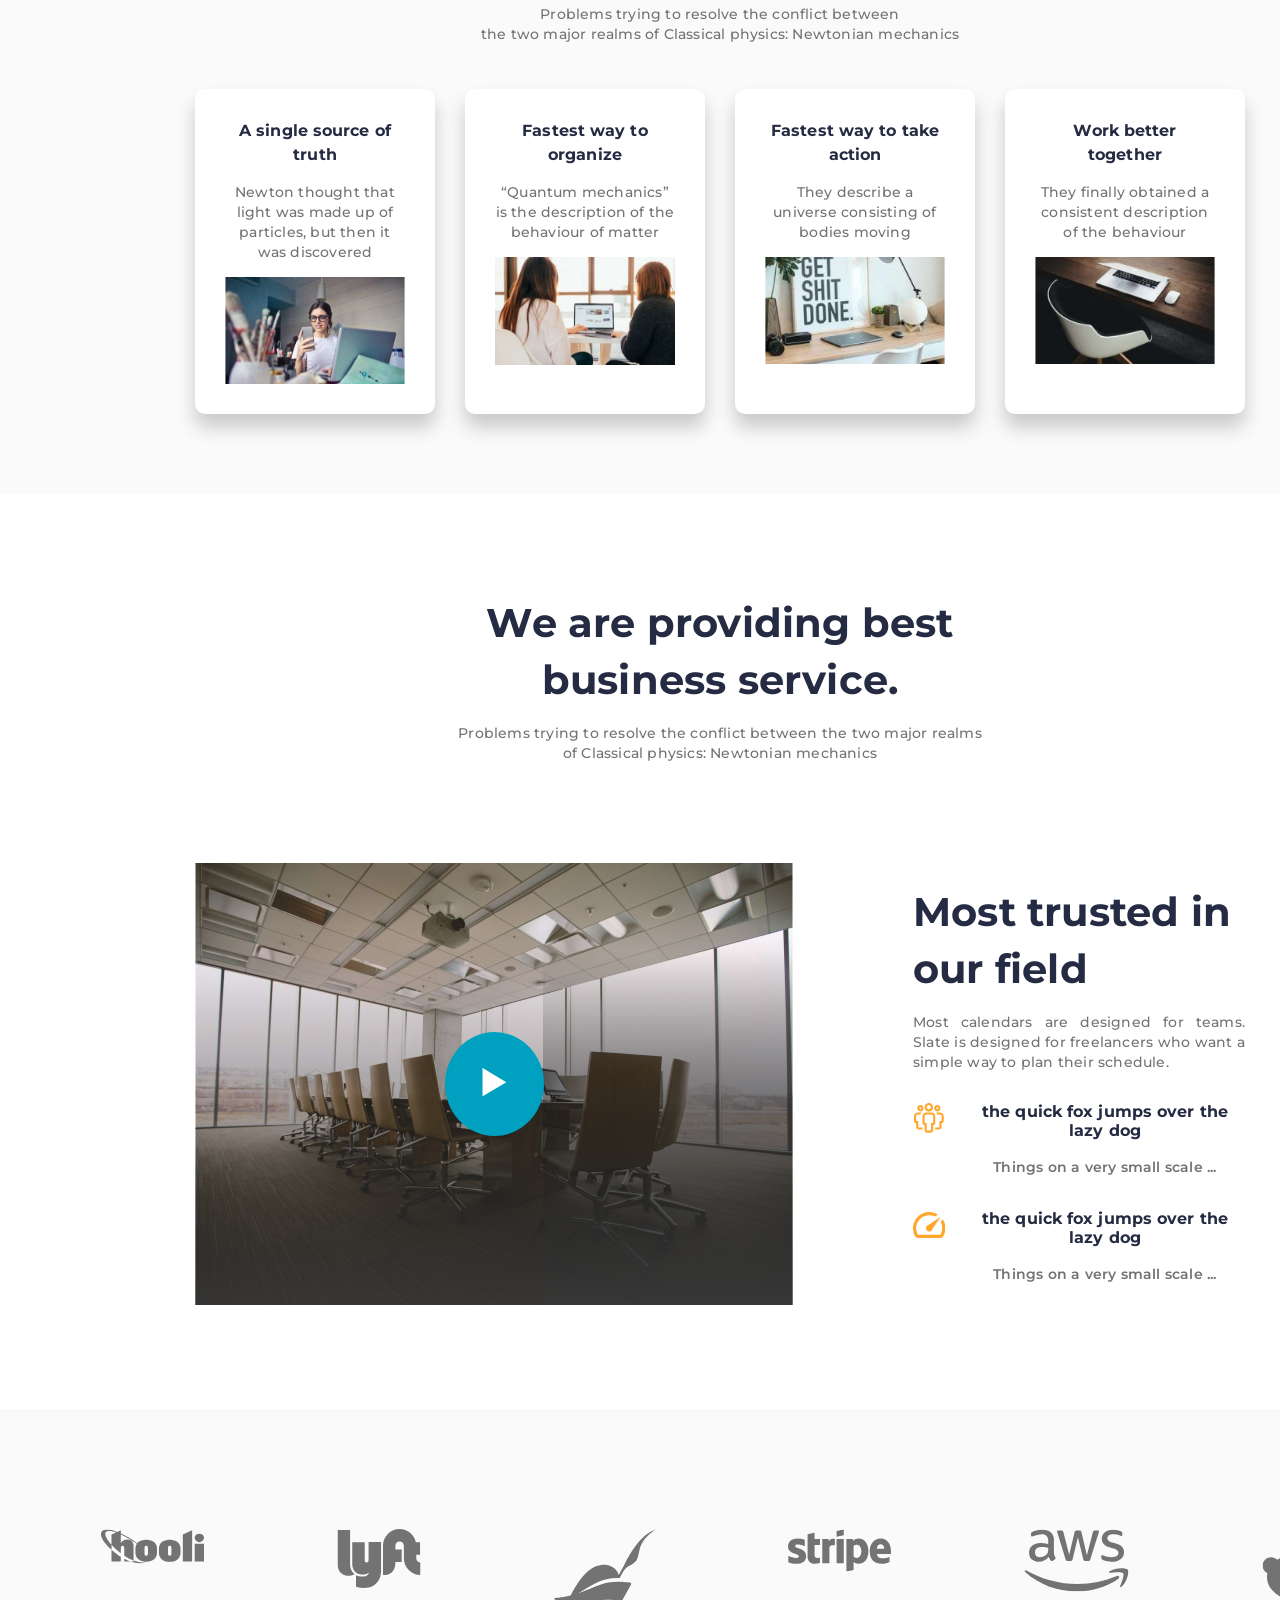
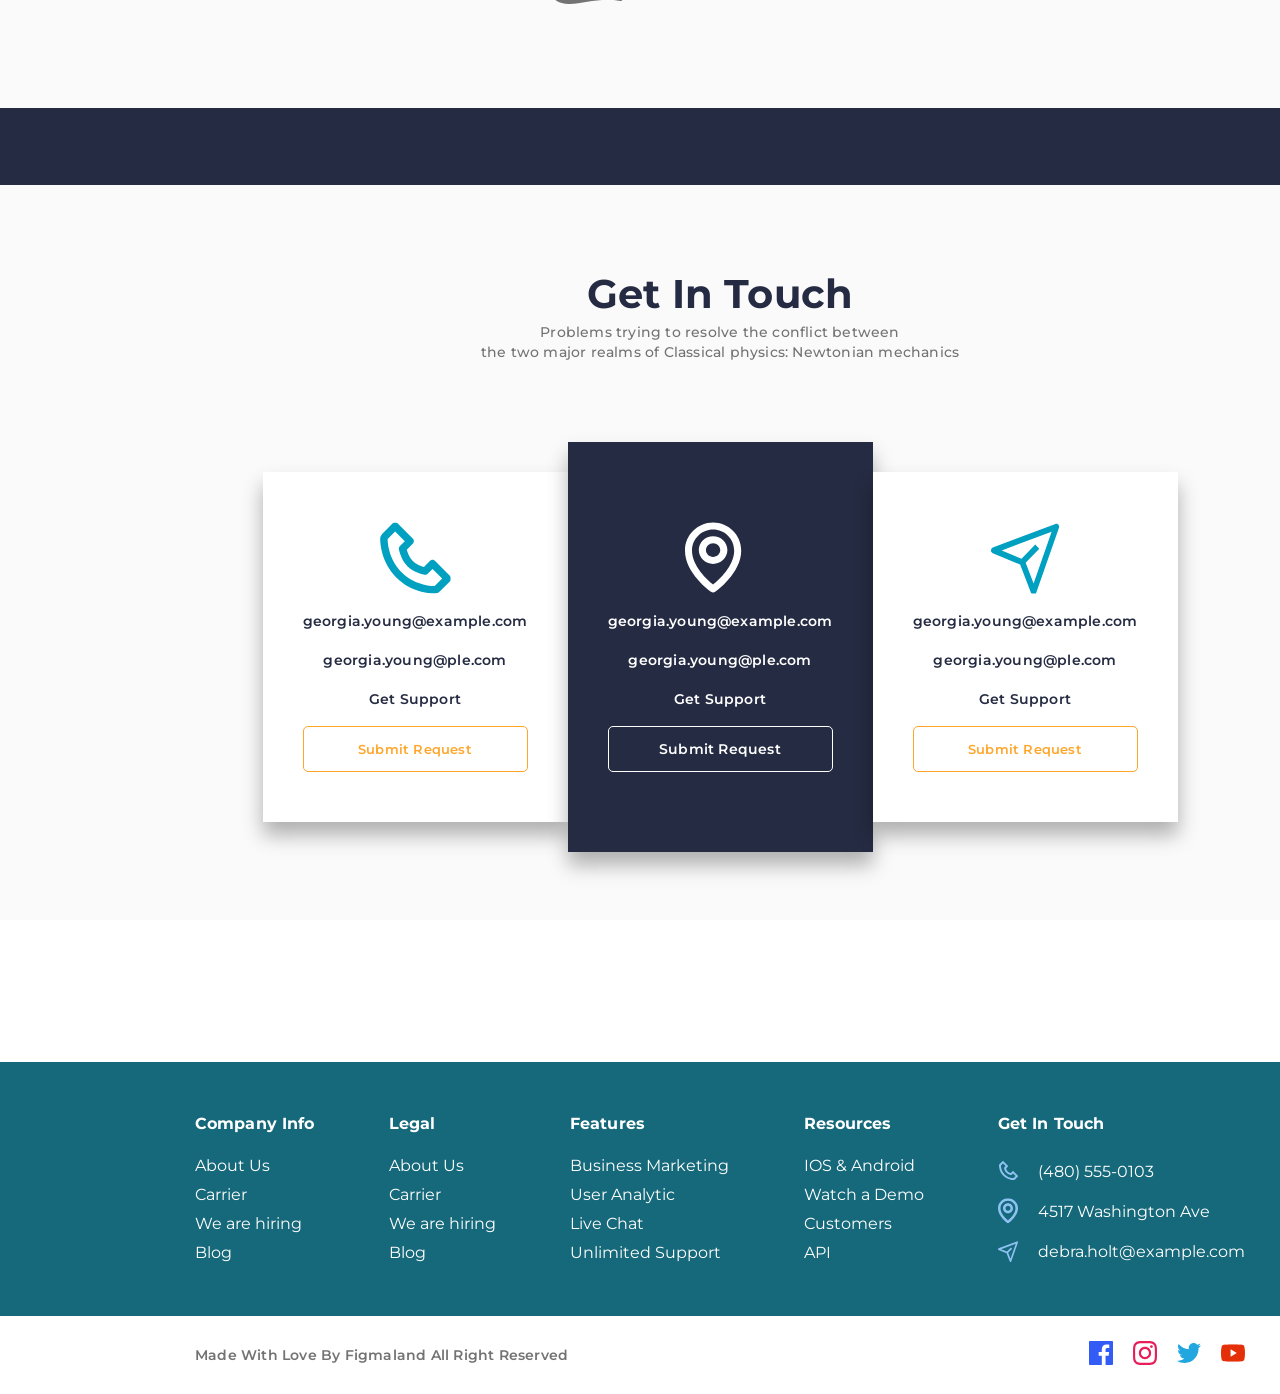
==== commit 601fc9a8: "assignment 1" ====
--- a/index.html
+++ b/index.html
@@ -1,12 +1,302 @@
 <!DOCTYPE html>
 <html lang="en">
-<head>
-    <meta charset="UTF-8">
-    <meta name="viewport" content="width=device-width, initial-scale=1.0">
-    <title>Document</title>
-    <link rel="stylesheet" href="style.css">
-</head>
-<body>
-    <h1>Hello World</h1>
-</body>
-</html>+  <head>
+    <meta charset="UTF-8" />
+    <meta name="viewport" content="width=device-width, initial-scale=1.0" />
+    <title>Assignment 1</title>
+    <link rel="stylesheet" href="style.css" />
+    <link rel="preconnect" href="https://fonts.googleapis.com" />
+    <link rel="preconnect" href="https://fonts.gstatic.com" crossorigin />
+    <link
+      href="https://fonts.googleapis.com/css2?family=Inter:wght@100..900&family=Montserrat:ital,wght@0,100..900;1,100..900&family=Playfair+Display:ital,wght@0,400..900;1,400..900&display=swap"
+      rel="stylesheet"
+    />
+  </head>
+  <body>
+    <section class="header">
+      <div class="container">
+        <div class="container-image">
+          <img src="Assets/office_image.png" alt="" />
+        </div>
+        <div class="container-data">
+          <div class="navbar">
+            <h2>StartupHut</h2>
+            <ul>
+              <li>Home</li>
+              <li>Product</li>
+              <li>Pricing</li>
+              <li>Contact</li>
+            </ul>
+            <img src="Assets/navbar-toggler-icon.svg" alt="" />
+          </div>
+          <div class="poster">
+            <div class="left">
+              <h1>EMPOWER YOUR BUSINESS</h1>
+              <p>
+                We know how Startups scale from one Desk to a thousands of Desks
+              </p>
+              <div class="buttons">
+                <button class="primary">Get Quote Now</button>
+                <button class="secondary">Learn More</button>
+              </div>
+            </div>
+          </div>
+          <div class="cards">
+            <div class="card card-1">
+              <img src="Assets/carbon_tool-box.svg" alt="" />
+              <h3>Digital Marketing</h3>
+              <p>We focus on ergonomics and meeting you where you work.</p>
+            </div>
+            <div class="card card-2">
+              <img src="Assets/ant-design_shop-twotone.svg" alt="" />
+              <h3>National top 50 firms</h3>
+              <p>Just type what's on your mind and we'll get you there.</p>
+            </div>
+            <div class="card card-3">
+              <img src="Assets/carbon_notebook.svg" alt="" />
+              <h3>Digital Marketing</h3>
+              <p>the quick fox jumps over the lazy dog</p>
+            </div>
+          </div>
+        </div>
+      </div>
+      <!---------------------------------------->
+    </section>
+
+    <section class="middle">
+      <div class="features-1">
+        <div class="top">
+          <h1>WHY CHOOSE US</h1>
+          <p>
+            Problems trying to resolve the conflict between the two major realms
+            <br />
+            of Classical physics: Newtonian mechanics
+          </p>
+        </div>
+        <div class="bottom">
+          <div class="records">
+            <div class="record record-1">
+              <img src="Assets/clarity_users-line.svg" alt="" />
+              <span>3K</span>
+              <p>CASES DONE</p>
+            </div>
+            <div class="record record-2">
+              <img src="Assets/bx_bx-stats.svg" alt="" />
+              <span>45</span>
+              <p>HAPPY CUSTOMERS</p>
+            </div>
+            <div class="record record-3">
+              <img src="Assets/fa-solid_award.svg" alt="" />
+              <span>12+</span>
+              <p>AWARD WINNING</p>
+            </div>
+            <div class="record record-4">
+              <img src="Assets/carbon_tool-box.svg" alt="" />
+              <span>1.5K</span>
+              <p>CASES DONE</p>
+            </div>
+          </div>
+        </div>
+      </div>
+      <div class="features-2">
+        <div class="top">
+          <h2>Practice Advice</h2>
+          <p>
+            Problems trying to resolve the conflict between <br />
+            the two major realms of Classical physics: Newtonian mechanics
+          </p>
+        </div>
+        <div class="bottom">
+          <div class="box box-1">
+            <h4>A single source of truth</h4>
+            <p>
+              Newton thought that light was made up of particles, but then it
+              was discovered
+            </p>
+            <img src="Assets/cover-1.png" alt="" />
+          </div>
+          <div class="box box-2">
+            <h4>Fastest way to organize</h4>
+            <p>
+              “Quantum mechanics” is the description of the behaviour of matter
+            </p>
+            <img src="Assets/cover-2.png" alt="" />
+          </div>
+          <div class="box box-3">
+            <h4>Fastest way to take action</h4>
+            <p>They describe a universe consisting of bodies moving</p>
+            <img src="Assets/cover-3.png" alt="" />
+          </div>
+          <div class="box box-4">
+            <h4>Work better together</h4>
+            <p>
+              They finally obtained a consistent description of the behaviour
+            </p>
+            <img src="Assets/cover-4.png" alt="" />
+          </div>
+        </div>
+      </div>
+      <div class="features-3">
+        <div class="top">
+          <h1>
+            We are providing best <br />
+            business service.
+          </h1>
+          <p>
+            Problems trying to resolve the conflict between the two major realms
+            <br />
+            of Classical physics: Newtonian mechanics
+          </p>
+        </div>
+
+        <div class="bottom">
+          <div class="bottom-image">
+            <img src="Assets/cover.jpg" alt="office" />
+          </div>
+          <div class="filter">
+            <img src="Assets/filter.png" alt="shade" />
+          </div>
+          <div class="play-btn">
+            <div class="play">
+              <img src="Assets/play-btn.svg" alt="" />
+            </div>
+          </div>
+
+          <div class="bottom-text">
+            <div class="bottom-text-1">
+              <h2>
+                Most trusted in <br />
+                our field
+              </h2>
+              <p>
+                Most calendars are designed for teams. Slate is designed for
+                freelancers who want a simple way to plan their schedule.
+              </p>
+            </div>
+            <div class="bottom-text-2">
+              <div><img src="Assets/people icon.svg" alt="people" /></div>
+              <div>
+                <h4>the quick fox jumps over the lazy dog</h4>
+                <p>Things on a very small scale ...</p>
+              </div>
+            </div>
+            <div class="bottom-text-3">
+              <div><img src="Assets/watch icon.svg" alt="" /></div>
+              <div>
+                <h4>the quick fox jumps over the lazy dog</h4>
+                <p>Things on a very small scale ...</p>
+              </div>
+            </div>
+          </div>
+        </div>
+      </div>
+    </section>
+
+    <section class="lower-section">
+      <div class="company">
+        <ul>
+          <li><img src="Assets/fa-brands_hooli.svg" alt="" /></li>
+          <li><img src="Assets/fa-brands_lyft.svg" alt="" /></li>
+          <li><img src="Assets/fa-brands_pied-piper-hat.svg" alt="" /></li>
+          <li><img src="Assets/fa-brands_stripe.svg" alt="" /></li>
+          <li><img src="Assets/fa-brands_aws.svg" alt="" /></li>
+          <li><img src="Assets/fa-brands_reddit-alien.svg" alt="" /></li>
+        </ul>
+      </div>
+    </section>
+    <div class="gap"></div>
+
+    <section class="contact">
+      <div class="top">
+        <h1>Get In Touch</h1>
+        <p>
+          Problems trying to resolve the conflict between <br />
+          the two major realms of Classical physics: Newtonian mechanics
+        </p>
+      </div>
+      <div class="bottom-cards">
+        <div class="first">
+          <img src="Assets/call icon.svg" alt="" />
+          <p>georgia.young@example.com</p>
+          <p>georgia.young@ple.com</p>
+          <p>Get Support</p>
+          <button class="btn-1">Submit Request</button>
+        </div>
+        <div class="second special">
+          <img src="Assets/location icon.svg" alt="" />
+          <p>georgia.young@example.com</p>
+          <p>georgia.young@ple.com</p>
+          <p>Get Support</p>
+          <button class="btn-2">Submit Request</button>
+        </div>
+        <div class="first">
+          <img src="Assets/message icon.svg" alt="" />
+          <p>georgia.young@example.com</p>
+          <p>georgia.young@ple.com</p>
+          <p>Get Support</p>
+          <button class="btn-1">Submit Request</button>
+        </div>
+      </div>
+    </section>
+
+    <div class="gap-1"></div>
+
+    <section class="footer">
+      <div class="link-1">
+        <h4>Company Info</h4>
+        <ul>
+          <li>About Us</li>
+          <li>Carrier</li>
+          <li>We are hiring</li>
+          <li>Blog</li>
+        </ul>
+      </div>
+      <div class="link-2">
+        <h4>Legal</h4>
+        <ul>
+          <li>About Us</li>
+          <li>Carrier</li>
+          <li>We are hiring</li>
+          <li>Blog</li>
+        </ul>
+      </div>
+      <div class="link-3">
+        <h4>Features</h4>
+        <ul>
+          <li>Business Marketing</li>
+          <li>User Analytic</li>
+          <li>Live Chat</li>
+          <li>Unlimited Support</li>
+        </ul>
+      </div>
+      <div class="link-4">
+        <h4>Resources</h4>
+        <ul>
+          <li>IOS & Android</li>
+          <li>Watch a Demo</li>
+          <li>Customers</li>
+          <li>API</li>
+        </ul>
+      </div>
+      <div class="link-5">
+        <h4>Get In Touch</h4>
+        <ul class="special">
+          <li class="special-1"><img src="Assets/bx_bx-phone.svg" alt="">(480) 555-0103</li>
+          <li class="special-2"><img src="Assets/location icon - 1.svg" alt="">4517 Washington Ave</li>
+          <li class="special-3"><img src="Assets/carbon_send-alt.svg" alt="">debra.holt@example.com</li>
+        </ul>
+      </div>
+    </section>
+
+    <section class="copyright">
+      <p>Made With Love By Figmaland All Right Reserved </p>
+      <ul>
+        <li><img src="Assets/facebook.svg" alt=""></li>
+        <li><img src="Assets/instagram.svg" alt=""></li>
+        <li><img src="Assets/twitter.svg" alt=""></li>
+        <li><img src="Assets/youtube.svg" alt=""></li>
+      </ul>
+    </section>
+
+  </body>
+</html>
--- a/style.css
+++ b/style.css
@@ -0,0 +1,673 @@
+* {
+    padding: 0;
+    margin: 0;
+    box-sizing: border-box;
+    font-family: "Montserrat", sans-serif;
+    /* background:#FAFAFA; */
+}
+
+.container {
+    /* font-family: "Montserrat", sans-serif; */
+    height: auto;
+    width: 1440px;
+    margin: 0 auto;
+    background: #FAFAFA;
+    padding-bottom: 80px;
+}
+
+.container-image img {
+    width: 100%;
+    position: relative;
+    margin: 0 auto;
+}
+
+.container-data {
+    position: absolute;
+    top: 0px;
+    width: 1440px;
+}
+
+.container-data .navbar {
+    display: flex;
+    align-items: center;
+    /* justify-content: space-around; */
+    padding: 36px;
+}
+
+.container-data .navbar h2 {
+    padding-left: 190px;
+    padding-right: 90px;
+    font-size: 24px;
+    font-weight: 700;
+}
+
+.container-data .navbar ul {
+    display: flex;
+    list-style: none;
+    gap: 21px;
+    font-size: 14px;
+    font-weight: 600;
+    cursor: pointer;
+}
+
+.container-data .navbar ul li:hover {
+
+    background: blue;
+    color: white;
+    border-radius: 4px;
+}
+
+.container-data .navbar img {
+    padding-left: 625px;
+    cursor: pointer;
+}
+
+.poster {
+    padding-left: 225px;
+    padding-top: 80px;
+    display: flex;
+    gap: 120px;
+}
+
+.poster .left {
+    display: flex;
+    flex-direction: column;
+    gap: 35px;
+    width: 510px;
+}
+
+.poster .left h1 {
+    font-size: 58px;
+    font-weight: 800;
+}
+
+.poster .left p {
+    color: #737373;
+    font-size: 20px;
+    font-weight: 500;
+    line-height: 30px;
+    letter-spacing: 0.2px;
+    padding-right: 60px;
+}
+
+.poster .left .buttons {
+    display: flex;
+    gap: 20px;
+    font-size: 14px;
+}
+
+.primary {
+    background: #FFA62B;
+    border: 1px solid #FFA62B;
+    color: #FFF;
+    padding: 10px 36px;
+    border-radius: 37px;
+}
+
+.primary:hover {
+    background: #F78F00;
+    cursor: pointer;
+}
+
+.secondary {
+    border: 1px solid #00A0C1;
+    padding: 10px 36px;
+    border-radius: 37px;
+}
+
+.secondary:hover {
+    background: #0092B0;
+    cursor: pointer;
+    color: white;
+}
+
+.cards {
+    display: flex;
+    gap: 30px;
+    margin: 30px auto;
+    padding: 80px 200px;
+}
+
+.cards .card {
+    background: #FFF;
+    box-shadow: 0px 13px 19px 0px rgba(0, 0, 0, 0.2);
+    width: 328px;
+    padding: 35px 40px;
+    display: flex;
+    flex-direction: column;
+    gap: 10px;
+    cursor: pointer;
+}
+
+.cards .card img {
+    width: 48px;
+    height: 40.709px;
+}
+
+.cards .card.card-3 {
+    background: #00A0C1;
+    box-shadow: 0px 13px 19px 0px rgba(0, 0, 0, 0.2);
+    color: #FFF;
+}
+
+.card h3 {
+    font-size: 24px;
+    font-weight: 700;
+    line-height: 32px;
+}
+
+.cards .card.card-1:hover {
+    background: #E6E6E6;
+}
+
+.cards .card.card-2:hover {
+    background: #E6E6E6;
+}
+
+.cards .card.card-3:hover {
+    background: #00849F;
+}
+
+.card p {
+    font-size: 14px;
+    font-weight: 500;
+    line-height: 20px;
+}
+
+.middle {
+    background: #FAFAFA;
+    width: 1440px;
+    margin: 0 auto;
+}
+
+.middle .features-1 {
+    padding: 80px 195px;
+    margin: 0 auto;
+    display: flex;
+    flex-direction: column;
+    gap: 50px;
+}
+
+.middle .features-1 .top {
+    display: flex;
+    flex-direction: column;
+    gap: 10px;
+}
+
+.middle .features-1 .top h1 {
+    text-align: center;
+    font-size: 40px;
+    font-weight: 700;
+    line-height: 57px;
+    color: #252B42;
+}
+
+.middle .features-1 .top p {
+    text-align: center;
+    font-size: 14px;
+    font-weight: 500;
+    line-height: 20px;
+    letter-spacing: 0.2px;
+    color: #737373;
+}
+
+.middle .features-1 .bottom .records {
+    display: flex;
+    gap: 30px;
+    justify-content: space-between;
+}
+
+.records .record {
+    box-shadow: 0px 13px 19px 0px rgba(0, 0, 0, 0.2);
+    padding: 30px 40px;
+    width: 230px;
+    background: #FFF;
+    display: flex;
+    flex-direction: column;
+    gap: 10px;
+    justify-content: cente;
+    align-items: center;
+}
+
+.records .record img {
+    width: 48px;
+}
+
+.records span {
+    font-size: 40px;
+    display: block;
+    font-weight: 700;
+}
+
+.records p {
+    font-size: 16px;
+    font-weight: 700;
+    line-height: 24px;
+    letter-spacing: 0.1px;
+    color: #737373;
+    text-align: center;
+}
+
+.middle .features-2 {
+    text-align: center;
+    padding: 80px 195px;
+    margin: 0 auto;
+}
+
+.middle .features-2 .top {
+    padding: 45px 0px;
+}
+
+.middle .features-2 .top h2 {
+    font-size: 40px;
+    font-weight: 700;
+    color: #252B42;
+    line-height: 57px;
+    letter-spacing: 0.2px;
+}
+
+.middle .features-2 .top p {
+    font-size: 14px;
+    font-style: normal;
+    font-weight: 500;
+    line-height: 20px;
+    letter-spacing: 0.2px;
+    color: #737373;
+}
+
+.middle .features-2 .bottom {
+
+    display: flex;
+    gap: 30px;
+}
+
+.middle .features-2 .bottom .box {
+    width: 240px;
+    padding: 30px;
+    display: flex;
+    flex-direction: column;
+    gap: 15px;
+    background: #FFF;
+    box-shadow: 0px 13px 19px 0px rgba(0, 0, 0, 0.2);
+    border-radius: 10px;
+}
+
+.middle .features-2 .bottom .box h4 {
+    color: var(--text-color, #252B42);
+    font-size: 16px;
+    font-weight: 700;
+    line-height: 24px;
+    letter-spacing: 0.1px;
+}
+
+.middle .features-2 .bottom .box p {
+    color: #737373;
+    font-size: 14px;
+    font-weight: 500;
+    line-height: 20px;
+    letter-spacing: 0.2px;
+}
+
+.middle .features-3 {
+    text-align: center;
+    padding: 100px 195px;
+    margin: 0 auto;
+    background: #FFF;
+
+    display: flex;
+    flex-direction: column;
+    gap: 100px;
+}
+
+.middle .features-3 h1 {
+    color: #252B42;
+    text-align: center;
+    font-size: 40px;
+    font-weight: 700;
+    line-height: 57px;
+    letter-spacing: 0.2px;
+}
+
+.middle .features-3 p {
+    color: #737373;
+    text-align: center;
+    font-size: 14px;
+    font-weight: 500;
+    line-height: 20px;
+    letter-spacing: 0.2px;
+    margin-top: 15px;
+}
+
+.middle .features-3 .bottom {
+    display: flex;
+    gap: 120px;
+}
+
+.middle .features-3 .bottom .bottom-image {
+    position: relative;
+}
+
+.middle .features-3 .bottom .filter {
+    position: absolute;
+}
+
+.middle .features-3 .bottom .play-btn {
+    position: absolute;
+    padding: 169px 250px;
+}
+
+.middle .features-3 .bottom .play-btn .play {
+    background: #00A0C1;
+    border-radius: 100%;
+    padding: 35px 37px;
+}
+
+.middle .features-3 .bottom .bottom-text {
+    display: flex;
+    flex-direction: column;
+    gap: 30px;
+    margin-top: 20px;
+}
+
+.bottom-text .bottom-text-1 h2 {
+    color: #252B42;
+    font-family: Montserrat;
+    font-size: 40px;
+    font-weight: 700;
+    line-height: 57px;
+    letter-spacing: 0.2px;
+    text-align: justify;
+}
+
+.bottom-text .bottom-text-1 p {
+    text-align: justify;
+}
+
+.bottom-text .bottom-text-2 {
+    display: flex;
+    gap: 20px;
+}
+
+.bottom-text .bottom-text-2 h4 {
+    margin-bottom: 5px;
+    color: #252B42;
+    font-size: 16px;
+    font-weight: 700;
+    letter-spacing: 0.1px;
+}
+
+.bottom-text .bottom-text-2 p {
+    color: #737373;
+    font-size: 14px;
+    font-weight: 600;
+    line-height: 24px;
+    letter-spacing: 0.2px;
+}
+
+.bottom-text .bottom-text-3 {
+    display: flex;
+    gap: 20px;
+}
+
+.bottom-text .bottom-text-3 h4 {
+    margin-bottom: 5px;
+    color: #252B42;
+    font-size: 16px;
+    font-weight: 700;
+    letter-spacing: 0.1px;
+}
+
+.bottom-text .bottom-text-3 p {
+    color: #737373;
+    font-size: 14px;
+    font-weight: 600;
+    line-height: 24px;
+    letter-spacing: 0.2px;
+    text-align: center;
+}
+
+.lower-section {
+    height: auto;
+    width: 1440px;
+    margin: 0 auto;
+    background: #FAFAFA;
+    padding: 50px;
+}
+
+.company ul {
+    list-style: none;
+    display: flex;
+    justify-content: space-around;
+    /* align-items: center; */
+    gap: 30px;
+    padding-top: 50px;
+    padding-bottom: 50px;
+
+}
+
+.company ul>li {
+    padding-top: 20px;
+}
+
+.gap {
+    width: 1440px;
+    height: 77px;
+    margin: 0 auto;
+    background: #252B42;
+}
+
+.contact {
+    width: 1440px;
+    margin: 0 auto;
+    background: #FAFAFA;
+    padding: 0px 195px 68px 195px;
+    display: flex;
+    flex-direction: column;
+    gap: 80px;
+}
+
+.contact .top {
+    margin: 0 auto;
+    text-align: center;
+}
+
+.contact .top h1 {
+    margin-top: 80px;
+    color: #252B42;
+    font-size: 40px;
+    font-weight: 700;
+    line-height: 57px;
+    letter-spacing: 0.2px;
+}
+
+.contact .top p {
+    color: #737373;
+    text-align: center;
+    font-size: 14px;
+    font-weight: 500;
+    line-height: 20px;
+    letter-spacing: 0.2px;
+}
+
+.contact .bottom-cards {
+    display: flex;
+    margin: 0 auto;
+    text-align: center;
+    justify-content: center;
+    align-items: center;
+
+}
+
+.contact .bottom-cards .first {
+    padding: 50px 40px;
+    display: flex;
+    flex-direction: column;
+    gap: 15px;
+    background: #FFFF;
+    box-shadow: 0px 13px 19px 0px rgba(0, 0, 0, 0.3);
+}
+
+
+
+.contact .bottom-cards img {
+    width: 72px;
+    height: 72px;
+    margin: 0 auto;
+}
+
+.contact .bottom-cards .second {
+    padding: 50px 40px;
+    display: flex;
+    flex-direction: column;
+    gap: 15px;
+    background: #252B42;
+    box-shadow: 0px 13px 19px 0px rgba(0, 0, 0, 0.3);
+}
+
+
+.contact .bottom-cards p {
+    color: #252B42;
+    text-align: center;
+    font-size: 14px;
+    font-weight: 600;
+    line-height: 24px;
+    letter-spacing: 0.2px;
+}
+
+.contact .bottom-cards .special {
+
+    padding: 80px 40px;
+}
+
+.contact .bottom-cards .special p {
+    color: #FFF;
+}
+
+.contact .bottom-cards button {
+    padding: 10px 20px;
+
+}
+
+.contact .bottom-cards .btn-1 {
+    border: 1px solid #FFA62B;
+    background: #FFF;
+    border-radius: 5px;
+    border: 1px solid #FFA62B;
+    color: #FFA62B;
+    text-align: center;
+    font-weight: 600;
+    line-height: 24px;
+    letter-spacing: 0.2px;
+}
+
+.contact .bottom-cards .btn-1:hover {
+    background: #252B42;
+}
+
+.contact .bottom-cards .btn-2 {
+    background: #252B42;
+    color: #FFF;
+    text-align: center;
+    font-size: 14px;
+    font-weight: 600;
+    line-height: 24px;
+    letter-spacing: 0.2px;
+    border-radius: 5px;
+    border: 1px solid #FFF;
+}
+
+.contact .bottom-cards .btn-2:hover {
+    background: #FFF;
+    color: #FFA62B;
+}
+
+.gap-1 {
+    height: 142px;
+    background: #FFF;
+}
+
+.footer {
+    width: 1440px;
+    margin: 0 auto;
+    background: #16697A;
+    padding: 50px 195px;
+    display: flex;
+    gap: 30px;
+    color: #FFF;
+    justify-content: space-between;
+}
+
+.footer ul {
+    list-style-type: none;
+    display: flex;
+    flex-direction: column;
+    gap: 10px;
+}
+
+.footer h4 {
+    font-size: 16px;
+    font-weight: 700;
+    line-height: 24px;
+    letter-spacing: 0.1px;
+    padding-bottom: 20px;
+}
+
+.footer img {
+    width: 30px;
+    height: 30px;
+    padding-right: 10px;
+}
+
+.footer p {
+    font-size: 14px;
+    font-weight: 600;
+    line-height: 24px;
+    letter-spacing: 0.2px;
+}
+
+.footer .link-5 .special .special-1 {
+    display: flex;
+    justify-content: flex-start;
+    align-items: center;
+    gap: 10px;
+}
+
+.footer .link-5 .special .special-2 {
+    display: flex;
+    justify-content: flex-start;
+    align-items: center;
+    gap: 10px;
+}
+
+.footer .link-5 .special .special-3 {
+    display: flex;
+    justify-content: flex-start;
+    align-items: center;
+    gap: 10px;
+}
+
+.copyright {
+    width: 1440px;
+    margin: 0 auto;
+    background: #FFF;
+    padding: 25px 195px;
+    display: flex;
+    justify-content: space-between;
+    align-items: center;
+}
+
+.copyright p {
+    color: #737373;
+    font-size: 14px;
+    font-weight: 600;
+    line-height: 24px;
+    letter-spacing: 0.2px;
+}
+
+.copyright ul {
+    list-style-type: none;
+    display: flex;
+    gap: 20px;
+    justify-content: space-between;
+    align-items: center;
+}
